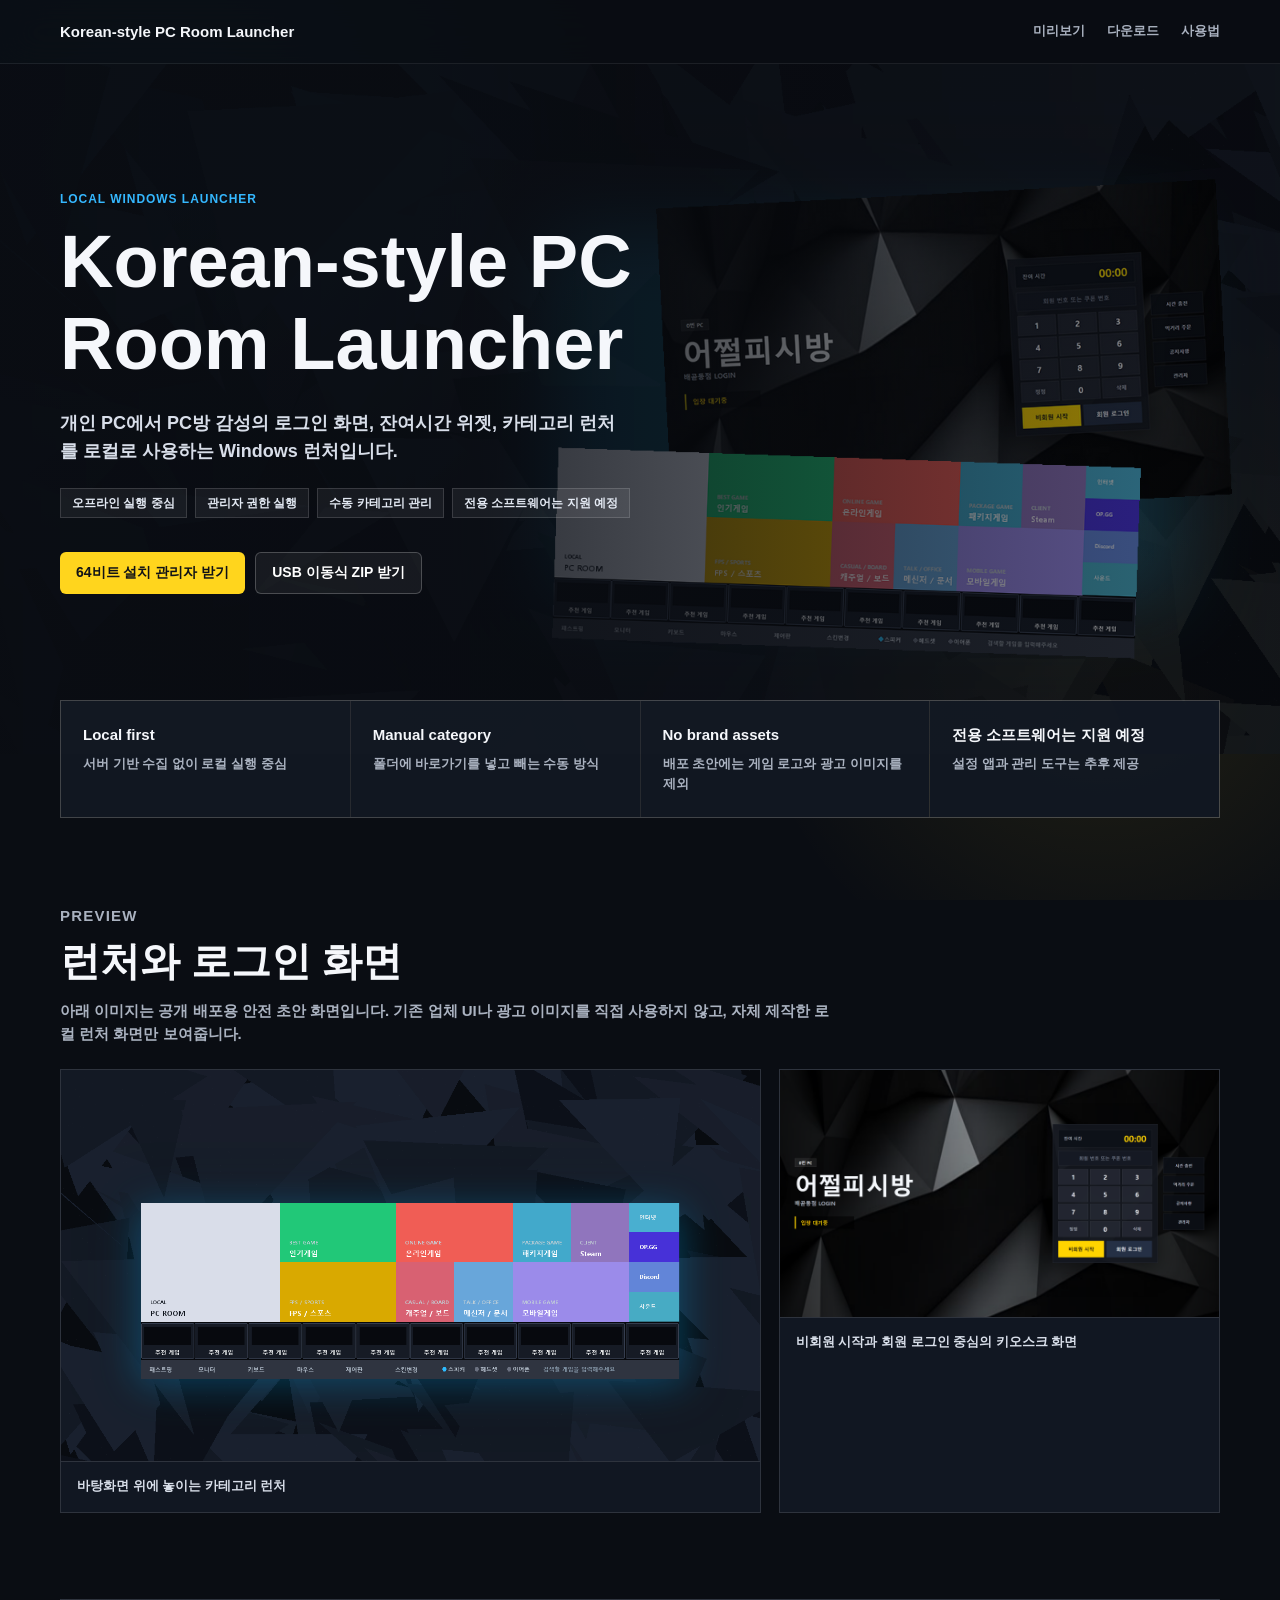
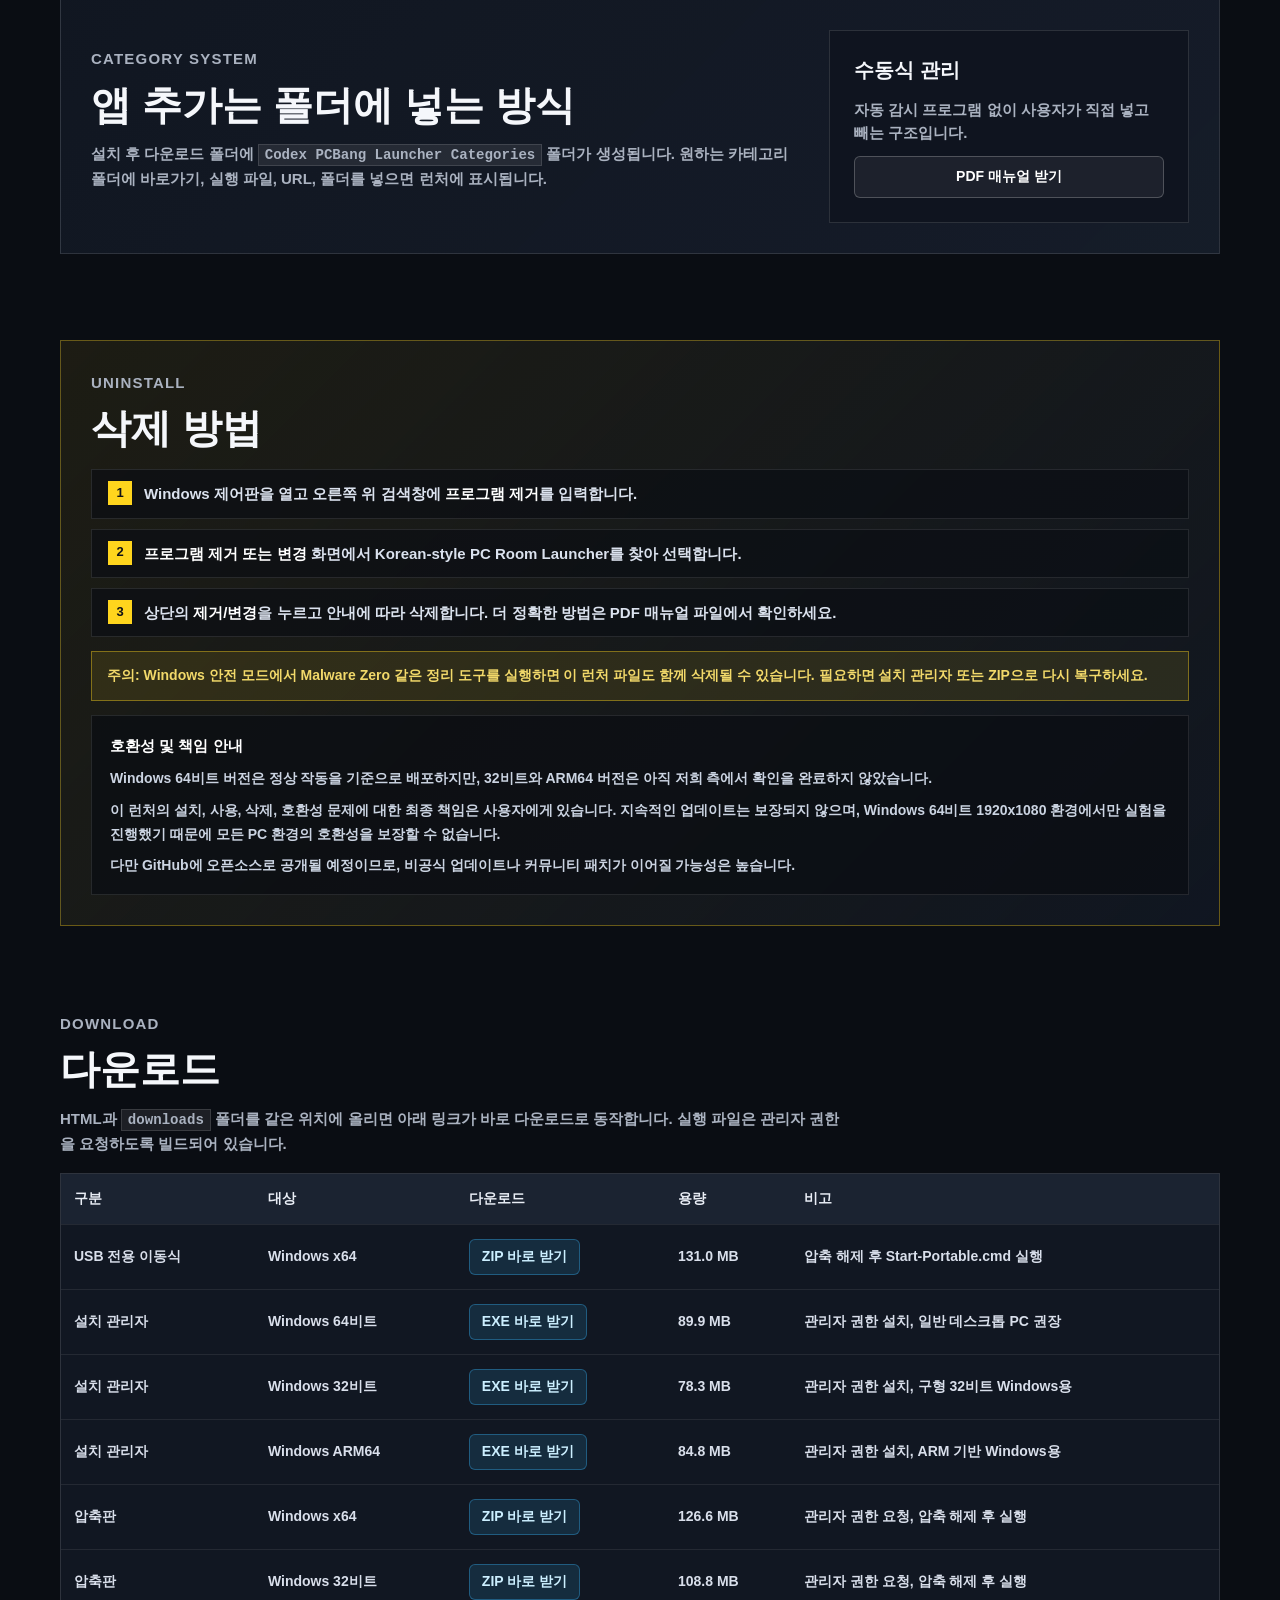
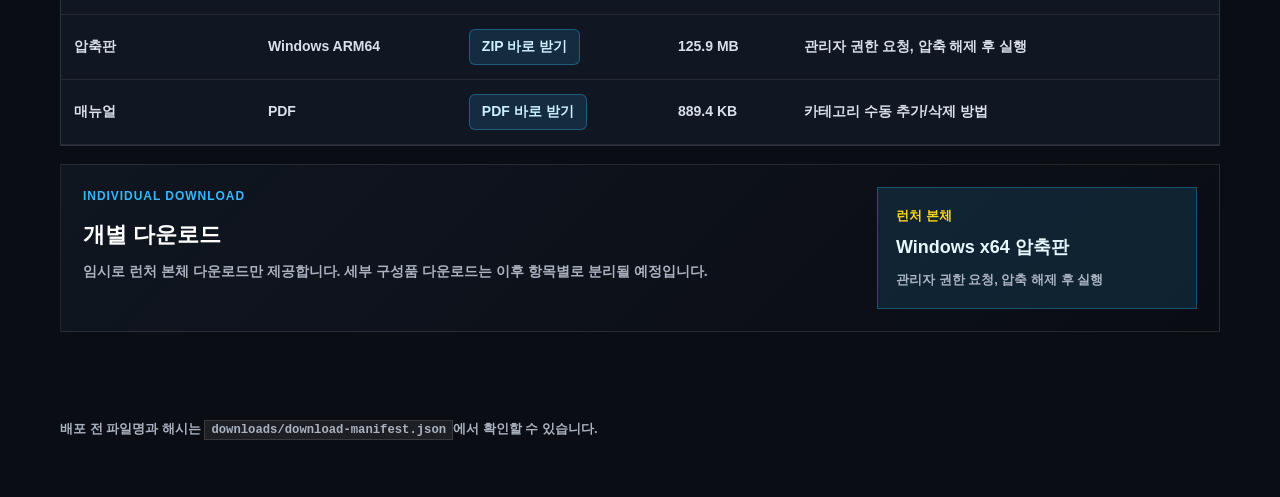
==== index.html @ c053cac5 "Publish GitHub Pages download page" ====
﻿<!doctype html>
<html lang="ko">
<head>
  <meta charset="utf-8">
  <meta name="viewport" content="width=device-width, initial-scale=1">
  <title>Korean-style PC Room Launcher</title>
  <meta name="description" content="개인용 로컬 PC방 스타일 런처 다운로드 페이지">
  <link rel="stylesheet" href="./site.css">
</head>
<body>
  <header class="site-header" aria-label="사이트 상단">
    <a class="brand" href="#top">Korean-style PC Room Launcher</a>
    <nav aria-label="페이지 이동">
      <a href="#preview">미리보기</a>
      <a href="#downloads">다운로드</a>
      <a href="#manual">사용법</a>
    </nav>
  </header>

  <main id="top">
    <section class="hero" aria-label="제품 소개">
      <div class="hero-copy">
        <p class="eyebrow">Local Windows Launcher</p>
        <h1>Korean-style PC Room Launcher</h1>
        <p class="lead">개인 PC에서 PC방 감성의 로그인 화면, 잔여시간 위젯, 카테고리 런처를 로컬로 사용하는 Windows 런처입니다.</p>
        <div class="hero-badges" aria-label="제품 상태">
          <span>오프라인 실행 중심</span>
          <span>관리자 권한 실행</span>
          <span>수동 카테고리 관리</span>
          <span>전용 소프트웨어는 지원 예정</span>
        </div>
        <div class="hero-actions">
          <a class="primary-action" download href="https://github.com/skqkwjsjsywhbd77282-arch/korean-style-pc-room-launcher/releases/download/v0.1.1/Codex-PCBang-Launcher-Setup-0.1.1-win-x64.exe">64비트 설치 관리자 받기</a>
          <a class="secondary-action" download href="https://github.com/skqkwjsjsywhbd77282-arch/korean-style-pc-room-launcher/releases/download/v0.1.1/Codex-PCBang-Launcher-USB-Portable-0.1.1-win-x64.zip">USB 이동식 ZIP 받기</a>
        </div>
      </div>
    </section>

    <section class="trust-strip" aria-label="요약 정보">
      <div>
        <strong>Local first</strong>
        <span>서버 기반 수집 없이 로컬 실행 중심</span>
      </div>
      <div>
        <strong>Manual category</strong>
        <span>폴더에 바로가기를 넣고 빼는 수동 방식</span>
      </div>
      <div>
        <strong>No brand assets</strong>
        <span>배포 초안에는 게임 로고와 광고 이미지를 제외</span>
      </div>
      <div>
        <strong>전용 소프트웨어는 지원 예정</strong>
        <span>설정 앱과 관리 도구는 추후 제공</span>
      </div>
    </section>

    <section class="section" id="preview">
      <div class="section-head">
        <p class="eyebrow">Preview</p>
        <h2>런처와 로그인 화면</h2>
        <p>아래 이미지는 공개 배포용 안전 초안 화면입니다. 기존 업체 UI나 광고 이미지를 직접 사용하지 않고, 자체 제작한 로컬 런처 화면만 보여줍니다.</p>
      </div>
      <div class="preview-grid">
        <figure>
          <img src="./assets/launcher-preview.png" alt="PC방 스타일 런처 화면 미리보기">
          <figcaption>바탕화면 위에 놓이는 카테고리 런처</figcaption>
        </figure>
        <figure>
          <img src="./assets/login-preview.png" alt="PC방 스타일 로그인 화면 미리보기">
          <figcaption>비회원 시작과 회원 로그인 중심의 키오스크 화면</figcaption>
        </figure>
      </div>
    </section>

    <section class="section split" id="manual">
      <div>
        <p class="eyebrow">Category system</p>
        <h2>앱 추가는 폴더에 넣는 방식</h2>
        <p>설치 후 다운로드 폴더에 <code>Codex PCBang Launcher Categories</code> 폴더가 생성됩니다. 원하는 카테고리 폴더에 바로가기, 실행 파일, URL, 폴더를 넣으면 런처에 표시됩니다.</p>
      </div>
      <div class="manual-panel">
        <strong>수동식 관리</strong>
        <p>자동 감시 프로그램 없이 사용자가 직접 넣고 빼는 구조입니다.</p>
        <a download href="./Launcher-Manual-KO.pdf">PDF 매뉴얼 받기</a>
      </div>
    </section>

    <section class="section uninstall-note" id="uninstall">
      <div class="section-head compact">
        <p class="eyebrow">Uninstall</p>
        <h2>삭제 방법</h2>
      </div>
      <ol>
        <li>Windows 제어판을 열고 오른쪽 위 검색창에 <strong>프로그램 제거</strong>를 입력합니다.</li>
        <li><strong>프로그램 제거 또는 변경</strong> 화면에서 Korean-style PC Room Launcher를 찾아 선택합니다.</li>
        <li>상단의 <strong>제거/변경</strong>을 누르고 안내에 따라 삭제합니다. 더 정확한 방법은 PDF 매뉴얼 파일에서 확인하세요.</li>
      </ol>
      <p class="uninstall-warning">주의: Windows 안전 모드에서 Malware Zero 같은 정리 도구를 실행하면 이 런처 파일도 함께 삭제될 수 있습니다. 필요하면 설치 관리자 또는 ZIP으로 다시 복구하세요.</p>
      <div class="compatibility-note">
        <strong>호환성 및 책임 안내</strong>
        <p>Windows 64비트 버전은 정상 작동을 기준으로 배포하지만, 32비트와 ARM64 버전은 아직 저희 측에서 확인을 완료하지 않았습니다.</p>
        <p>이 런처의 설치, 사용, 삭제, 호환성 문제에 대한 최종 책임은 사용자에게 있습니다. 지속적인 업데이트는 보장되지 않으며, Windows 64비트 1920x1080 환경에서만 실험을 진행했기 때문에 모든 PC 환경의 호환성을 보장할 수 없습니다.</p>
        <p>다만 GitHub에 오픈소스로 공개될 예정이므로, 비공식 업데이트나 커뮤니티 패치가 이어질 가능성은 높습니다.</p>
      </div>
    </section>

    <section class="section" id="downloads">
      <div class="section-head compact">
        <p class="eyebrow">Download</p>
        <h2>다운로드</h2>
        <p>HTML과 <code>downloads</code> 폴더를 같은 위치에 올리면 아래 링크가 바로 다운로드로 동작합니다. 실행 파일은 관리자 권한을 요청하도록 빌드되어 있습니다.</p>
      </div>
      <div class="table-wrap">
        <table>
          <thead>
            <tr>
              <th>구분</th>
              <th>대상</th>
              <th>다운로드</th>
              <th>용량</th>
              <th>비고</th>
            </tr>
          </thead>
          <tbody>
            <tr>
              <td>USB 전용 이동식</td>
              <td>Windows x64</td>
              <td><a download href="https://github.com/skqkwjsjsywhbd77282-arch/korean-style-pc-room-launcher/releases/download/v0.1.1/Codex-PCBang-Launcher-USB-Portable-0.1.1-win-x64.zip">ZIP 바로 받기</a></td>
              <td>131.0 MB</td>
              <td>압축 해제 후 Start-Portable.cmd 실행</td>
            </tr>
            <tr>
              <td>설치 관리자</td>
              <td>Windows 64비트</td>
              <td><a download href="https://github.com/skqkwjsjsywhbd77282-arch/korean-style-pc-room-launcher/releases/download/v0.1.1/Codex-PCBang-Launcher-Setup-0.1.1-win-x64.exe">EXE 바로 받기</a></td>
              <td>89.9 MB</td>
              <td>관리자 권한 설치, 일반 데스크톱 PC 권장</td>
            </tr>
            <tr>
              <td>설치 관리자</td>
              <td>Windows 32비트</td>
              <td><a download href="https://github.com/skqkwjsjsywhbd77282-arch/korean-style-pc-room-launcher/releases/download/v0.1.1/Codex-PCBang-Launcher-Setup-0.1.1-win-ia32.exe">EXE 바로 받기</a></td>
              <td>78.3 MB</td>
              <td>관리자 권한 설치, 구형 32비트 Windows용</td>
            </tr>
            <tr>
              <td>설치 관리자</td>
              <td>Windows ARM64</td>
              <td><a download href="https://github.com/skqkwjsjsywhbd77282-arch/korean-style-pc-room-launcher/releases/download/v0.1.1/Codex-PCBang-Launcher-Setup-0.1.1-win-arm64.exe">EXE 바로 받기</a></td>
              <td>84.8 MB</td>
              <td>관리자 권한 설치, ARM 기반 Windows용</td>
            </tr>
            <tr>
              <td>압축판</td>
              <td>Windows x64</td>
              <td><a download href="https://github.com/skqkwjsjsywhbd77282-arch/korean-style-pc-room-launcher/releases/download/v0.1.1/Codex-PCBang-Launcher-0.1.1-win-x64.zip">ZIP 바로 받기</a></td>
              <td>126.6 MB</td>
              <td>관리자 권한 요청, 압축 해제 후 실행</td>
            </tr>
            <tr>
              <td>압축판</td>
              <td>Windows 32비트</td>
              <td><a download href="https://github.com/skqkwjsjsywhbd77282-arch/korean-style-pc-room-launcher/releases/download/v0.1.1/Codex-PCBang-Launcher-0.1.1-win-ia32.zip">ZIP 바로 받기</a></td>
              <td>108.8 MB</td>
              <td>관리자 권한 요청, 압축 해제 후 실행</td>
            </tr>
            <tr>
              <td>압축판</td>
              <td>Windows ARM64</td>
              <td><a download href="https://github.com/skqkwjsjsywhbd77282-arch/korean-style-pc-room-launcher/releases/download/v0.1.1/Codex-PCBang-Launcher-0.1.1-win-arm64.zip">ZIP 바로 받기</a></td>
              <td>125.9 MB</td>
              <td>관리자 권한 요청, 압축 해제 후 실행</td>
            </tr>
            <tr>
              <td>매뉴얼</td>
              <td>PDF</td>
              <td><a download="Launcher-Manual-KO.pdf" type="application/pdf" href="./Launcher-Manual-KO.pdf">PDF 바로 받기</a></td>
              <td>889.4 KB</td>
              <td>카테고리 수동 추가/삭제 방법</td>
            </tr>
          </tbody>
        </table>
      </div>
      <div class="individual-downloads">
        <div>
          <p class="eyebrow">Individual Download</p>
          <h3>개별 다운로드</h3>
          <p>임시로 런처 본체 다운로드만 제공합니다. 세부 구성품 다운로드는 이후 항목별로 분리될 예정입니다.</p>
        </div>
        <a class="download-card" download href="https://github.com/skqkwjsjsywhbd77282-arch/korean-style-pc-room-launcher/releases/download/v0.1.1/Codex-PCBang-Launcher-0.1.1-win-x64.zip">
          <span>런처 본체</span>
          <strong>Windows x64 압축판</strong>
          <em>관리자 권한 요청, 압축 해제 후 실행</em>
        </a>
      </div>
    </section>
  </main>

  <footer class="site-footer">
    <p>배포 전 파일명과 해시는 <code>downloads/download-manifest.json</code>에서 확인할 수 있습니다.</p>
  </footer>
</body>
</html>
---- site.css ----
:root {
  --bg: #0a0d13;
  --surface: #111722;
  --surface-2: #171e2b;
  --line: rgba(255, 255, 255, 0.12);
  --text: #f5f7fb;
  --muted: #aab2c0;
  --blue: #35b8ff;
  --yellow: #ffd51d;
  --white: #ffffff;
}

* {
  box-sizing: border-box;
}

html {
  scroll-behavior: smooth;
}

body {
  margin: 0;
  background: var(--bg);
  color: var(--text);
  font-family: "Malgun Gothic", "Segoe UI", Arial, sans-serif;
  line-height: 1.55;
  letter-spacing: 0;
}

body::before {
  content: "";
  position: fixed;
  inset: 0;
  z-index: -1;
  background:
    radial-gradient(circle at 12% 18%, rgba(53, 184, 255, 0.14), transparent 34%),
    radial-gradient(circle at 86% 72%, rgba(255, 213, 29, 0.1), transparent 28%),
    #0a0d13;
}

a {
  color: inherit;
  text-decoration: none;
}

code {
  padding: 2px 6px;
  background: rgba(255, 255, 255, 0.08);
  border: 1px solid var(--line);
  font-family: Consolas, "Courier New", monospace;
  font-size: 0.94em;
}

.site-header {
  position: sticky;
  top: 0;
  z-index: 10;
  width: 100%;
  height: 64px;
  display: flex;
  align-items: center;
  justify-content: space-between;
  padding: 0 max(24px, calc((100vw - 1160px) / 2));
  background: rgba(10, 13, 19, 0.86);
  border-bottom: 1px solid rgba(255, 255, 255, 0.08);
  backdrop-filter: blur(18px);
}

.brand {
  font-size: 15px;
  font-weight: 900;
}

nav {
  display: flex;
  gap: 22px;
}

nav a {
  color: var(--muted);
  font-size: 13px;
  font-weight: 800;
}

nav a:hover {
  color: var(--white);
}

.hero {
  min-height: 690px;
  display: flex;
  align-items: center;
  padding: 86px max(24px, calc((100vw - 1160px) / 2)) 120px;
  background:
    linear-gradient(90deg, rgba(10, 13, 19, 0.92) 0%, rgba(10, 13, 19, 0.72) 42%, rgba(10, 13, 19, 0.18) 100%),
    url("./assets/hero-product.png") center / cover no-repeat;
}

.hero-copy {
  width: min(590px, 100%);
}

.eyebrow {
  margin: 0 0 12px;
  color: var(--blue);
  font-size: 12px;
  font-weight: 900;
  letter-spacing: 0.08em;
  text-transform: uppercase;
}

h1,
h2 {
  margin: 0;
  line-height: 1.12;
  letter-spacing: 0;
}

h1 {
  max-width: 620px;
  font-size: clamp(42px, 6vw, 74px);
  font-weight: 900;
}

h2 {
  font-size: clamp(26px, 3.2vw, 40px);
  font-weight: 900;
}

.lead {
  max-width: 560px;
  margin: 24px 0 0;
  color: #d8dee9;
  font-size: 18px;
  font-weight: 700;
}

.hero-badges {
  display: flex;
  flex-wrap: wrap;
  gap: 8px;
  margin-top: 22px;
}

.hero-badges span {
  min-height: 30px;
  display: inline-flex;
  align-items: center;
  padding: 0 11px;
  border: 1px solid rgba(255, 255, 255, 0.14);
  background: rgba(255, 255, 255, 0.06);
  color: #e4eaf4;
  font-size: 12px;
  font-weight: 900;
}

.hero-actions {
  display: flex;
  flex-wrap: wrap;
  gap: 10px;
  margin-top: 34px;
}

.primary-action,
.secondary-action,
.manual-panel a,
td a {
  display: inline-flex;
  align-items: center;
  justify-content: center;
  min-height: 42px;
  padding: 0 16px;
  border-radius: 6px;
  font-size: 14px;
  font-weight: 900;
}

.primary-action {
  background: var(--yellow);
  color: #101217;
}

.secondary-action,
.manual-panel a {
  border: 1px solid rgba(255, 255, 255, 0.22);
  background: rgba(255, 255, 255, 0.06);
  color: var(--white);
}

.trust-strip {
  display: grid;
  grid-template-columns: repeat(4, minmax(0, 1fr));
  gap: 1px;
  width: min(1160px, calc(100% - 48px));
  margin: -54px auto 0;
  overflow: hidden;
  border: 1px solid var(--line);
  background: var(--line);
}

.trust-strip div {
  min-height: 108px;
  padding: 22px;
  background: rgba(17, 23, 34, 0.96);
}

.trust-strip strong {
  display: block;
  font-size: 15px;
  font-weight: 900;
}

.trust-strip span {
  display: block;
  margin-top: 8px;
  color: var(--muted);
  font-size: 13px;
  font-weight: 700;
}

.section {
  width: min(1160px, calc(100% - 48px));
  margin: 86px auto 0;
}

.section-head {
  max-width: 780px;
  margin-bottom: 24px;
}

.section-head p,
.split p {
  color: var(--muted);
  font-size: 15px;
  font-weight: 700;
}

.section-head.compact {
  margin-bottom: 18px;
}

.preview-grid {
  display: grid;
  grid-template-columns: 1.35fr 0.85fr;
  gap: 18px;
}

figure {
  margin: 0;
  overflow: hidden;
  border: 1px solid var(--line);
  background: var(--surface);
}

figure img {
  display: block;
  width: 100%;
  height: auto;
}

figcaption {
  padding: 14px 16px 16px;
  color: #d8dee9;
  font-size: 13px;
  font-weight: 800;
  border-top: 1px solid var(--line);
}

.split {
  display: grid;
  grid-template-columns: 1fr 360px;
  gap: 28px;
  align-items: center;
  padding: 30px;
  border: 1px solid var(--line);
  background: linear-gradient(135deg, rgba(17, 23, 34, 0.98), rgba(23, 30, 43, 0.92));
}

.manual-panel {
  min-height: 180px;
  display: grid;
  align-content: center;
  gap: 12px;
  padding: 24px;
  background: #0f141f;
  border: 1px solid var(--line);
}

.manual-panel strong {
  font-size: 20px;
  font-weight: 900;
}

.manual-panel p {
  margin: 0;
}

.uninstall-note {
  padding: 30px;
  border: 1px solid rgba(255, 212, 29, 0.34);
  background: linear-gradient(135deg, rgba(255, 212, 29, 0.08), rgba(17, 23, 34, 0.96));
}

.uninstall-note ol {
  display: grid;
  gap: 10px;
  margin: 0;
  padding: 0;
  list-style: none;
}

.uninstall-note li {
  position: relative;
  min-height: 46px;
  padding: 12px 16px 12px 52px;
  background: rgba(10, 13, 19, 0.64);
  border: 1px solid rgba(255, 255, 255, 0.1);
  color: #dbe2ee;
  font-size: 15px;
  font-weight: 800;
}

.uninstall-note li::before {
  content: counter(list-item);
  position: absolute;
  left: 16px;
  top: 11px;
  width: 24px;
  height: 24px;
  display: grid;
  place-items: center;
  background: var(--yellow);
  color: #101217;
  font-size: 13px;
  font-weight: 900;
}

.uninstall-note strong {
  color: var(--white);
}

.uninstall-warning {
  margin: 14px 0 0;
  padding: 13px 15px;
  border: 1px solid rgba(255, 212, 29, 0.4);
  background: rgba(255, 212, 29, 0.1);
  color: #f2d96a;
  font-size: 14px;
  font-weight: 800;
}

.compatibility-note {
  margin-top: 14px;
  padding: 18px 18px 16px;
  border: 1px solid rgba(255, 255, 255, 0.1);
  background: rgba(10, 13, 19, 0.72);
  color: #cbd4e2;
}

.compatibility-note strong {
  display: block;
  margin-bottom: 10px;
  color: var(--white);
  font-size: 15px;
  font-weight: 900;
}

.compatibility-note p {
  margin: 8px 0 0;
  font-size: 14px;
  font-weight: 700;
  line-height: 1.7;
}

.table-wrap {
  overflow: auto;
  border: 1px solid var(--line);
  background: var(--surface);
}

table {
  width: 100%;
  min-width: 860px;
  border-collapse: collapse;
  font-size: 14px;
}

th,
td {
  padding: 14px 13px;
  border-bottom: 1px solid rgba(255, 255, 255, 0.08);
  text-align: left;
  vertical-align: middle;
}

th {
  background: #1b2331;
  color: #e9edf5;
  font-weight: 900;
}

td {
  color: #d9dfeb;
  font-weight: 700;
}

td a {
  min-height: 36px;
  padding: 0 12px;
  background: rgba(53, 184, 255, 0.13);
  border: 1px solid rgba(53, 184, 255, 0.34);
  color: #ccefff;
}

td a:hover,
.primary-action:hover,
.secondary-action:hover,
.manual-panel a:hover {
  filter: brightness(1.08);
}

.individual-downloads {
  display: grid;
  grid-template-columns: minmax(0, 1fr) 320px;
  gap: 18px;
  align-items: stretch;
  margin-top: 18px;
  padding: 22px;
  border: 1px solid rgba(255, 255, 255, 0.1);
  background: linear-gradient(135deg, rgba(17, 23, 34, 0.92), rgba(10, 13, 19, 0.82));
}

.individual-downloads h3 {
  margin: 4px 0 8px;
  color: var(--white);
  font-size: 22px;
}

.individual-downloads p:not(.eyebrow) {
  margin: 0;
  color: var(--muted);
  font-size: 14px;
  font-weight: 700;
  line-height: 1.7;
}

.download-card {
  display: grid;
  align-content: center;
  gap: 8px;
  min-height: 116px;
  padding: 18px;
  border: 1px solid rgba(53, 184, 255, 0.32);
  background: rgba(53, 184, 255, 0.12);
  color: #e8f8ff;
}

.download-card span {
  color: var(--yellow);
  font-size: 13px;
  font-weight: 900;
}

.download-card strong {
  font-size: 18px;
}

.download-card em {
  color: var(--muted);
  font-size: 13px;
  font-style: normal;
  font-weight: 800;
}

.site-footer {
  width: min(1160px, calc(100% - 48px));
  margin: 46px auto 0;
  padding: 28px 0 44px;
  color: var(--muted);
  font-size: 13px;
  font-weight: 700;
}

@media (max-width: 900px) {
  .site-header {
    height: auto;
    min-height: 64px;
    align-items: flex-start;
    flex-direction: column;
    gap: 8px;
    padding-top: 13px;
    padding-bottom: 13px;
  }

  nav {
    gap: 14px;
  }

  .hero {
    min-height: 650px;
    align-items: flex-start;
    padding-top: 76px;
    background:
      linear-gradient(180deg, rgba(10, 13, 19, 0.95) 0%, rgba(10, 13, 19, 0.76) 58%, rgba(10, 13, 19, 0.32) 100%),
      url("./assets/hero-product.png") center bottom / cover no-repeat;
  }

  .trust-strip {
    grid-template-columns: 1fr 1fr;
  }

  .preview-grid,
  .split {
    grid-template-columns: 1fr;
  }

  .individual-downloads {
    grid-template-columns: 1fr;
  }
}

@media (max-width: 600px) {
  .hero,
  .site-header {
    padding-left: 18px;
    padding-right: 18px;
  }

  .section,
  .trust-strip,
  .site-footer {
    width: calc(100% - 28px);
  }

  .trust-strip {
    grid-template-columns: 1fr;
  }

  .hero-actions a {
    width: 100%;
  }

  .split {
    padding: 20px;
  }
}
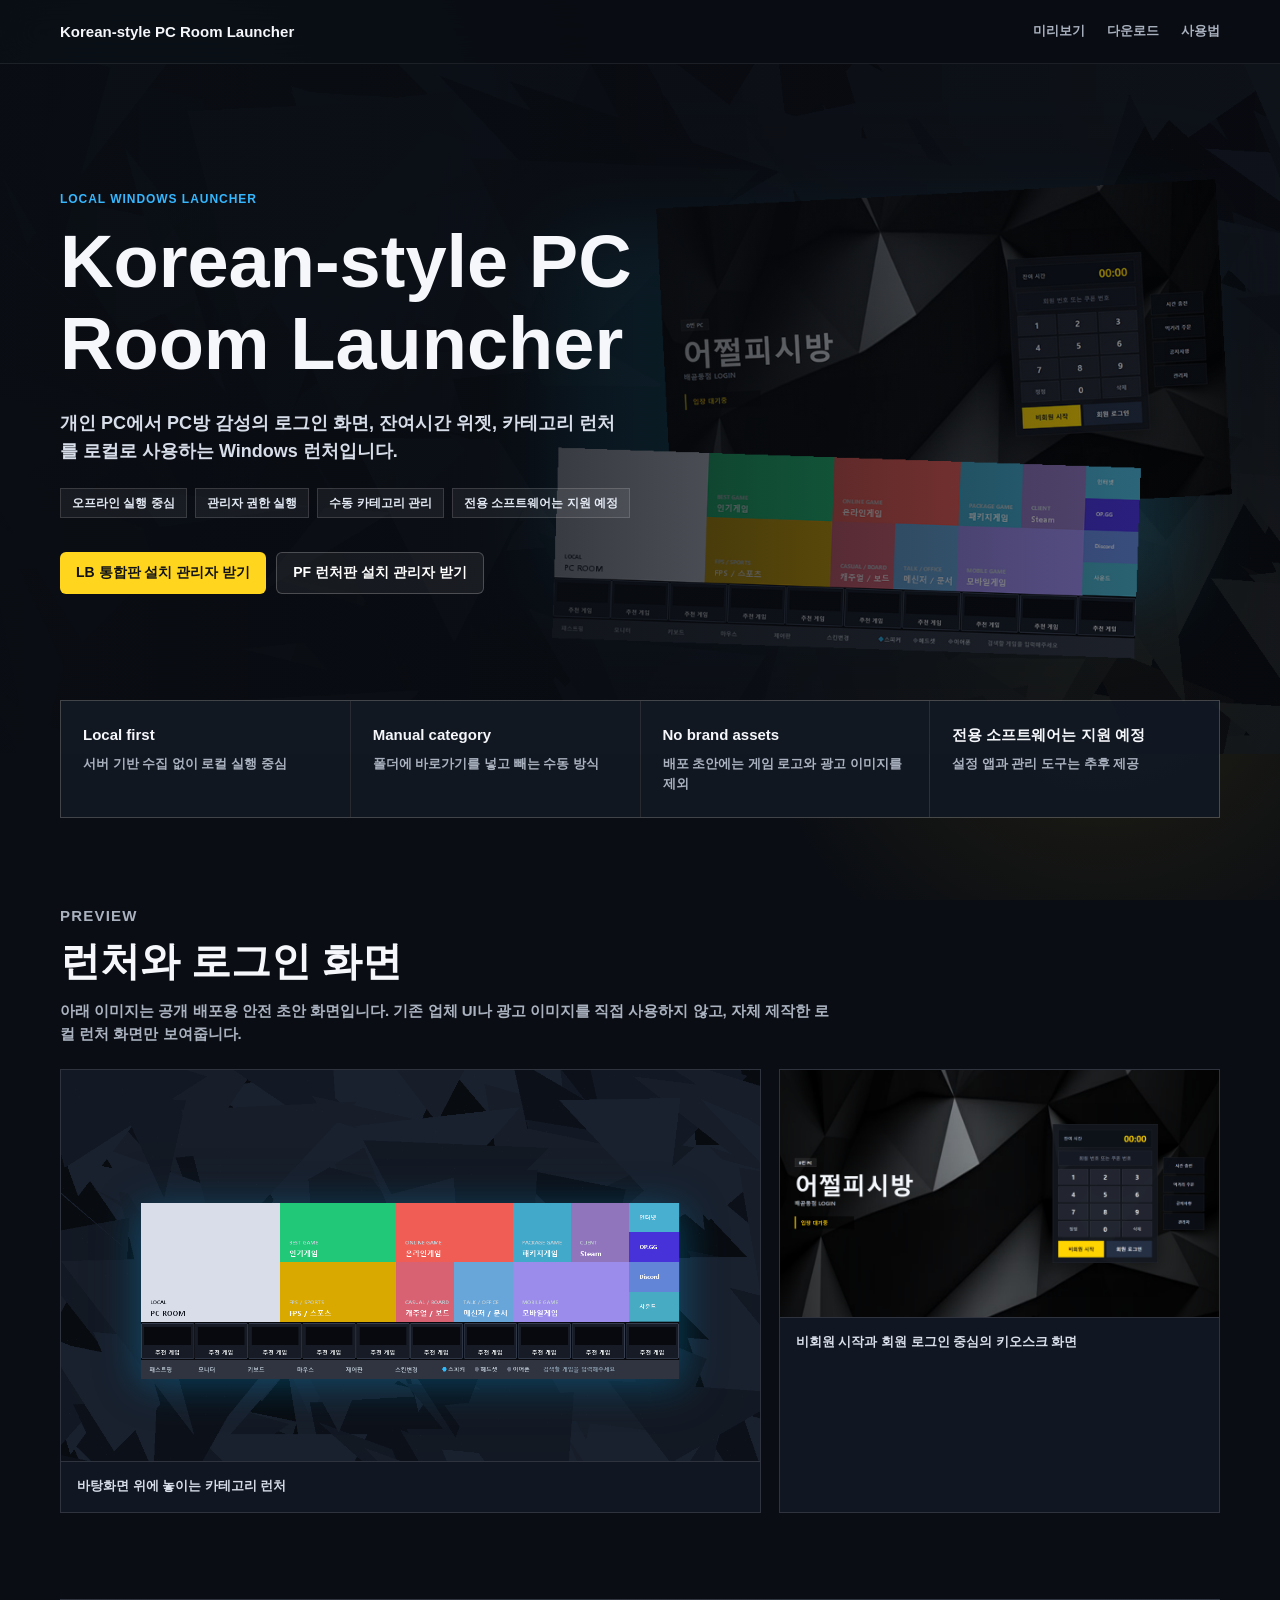
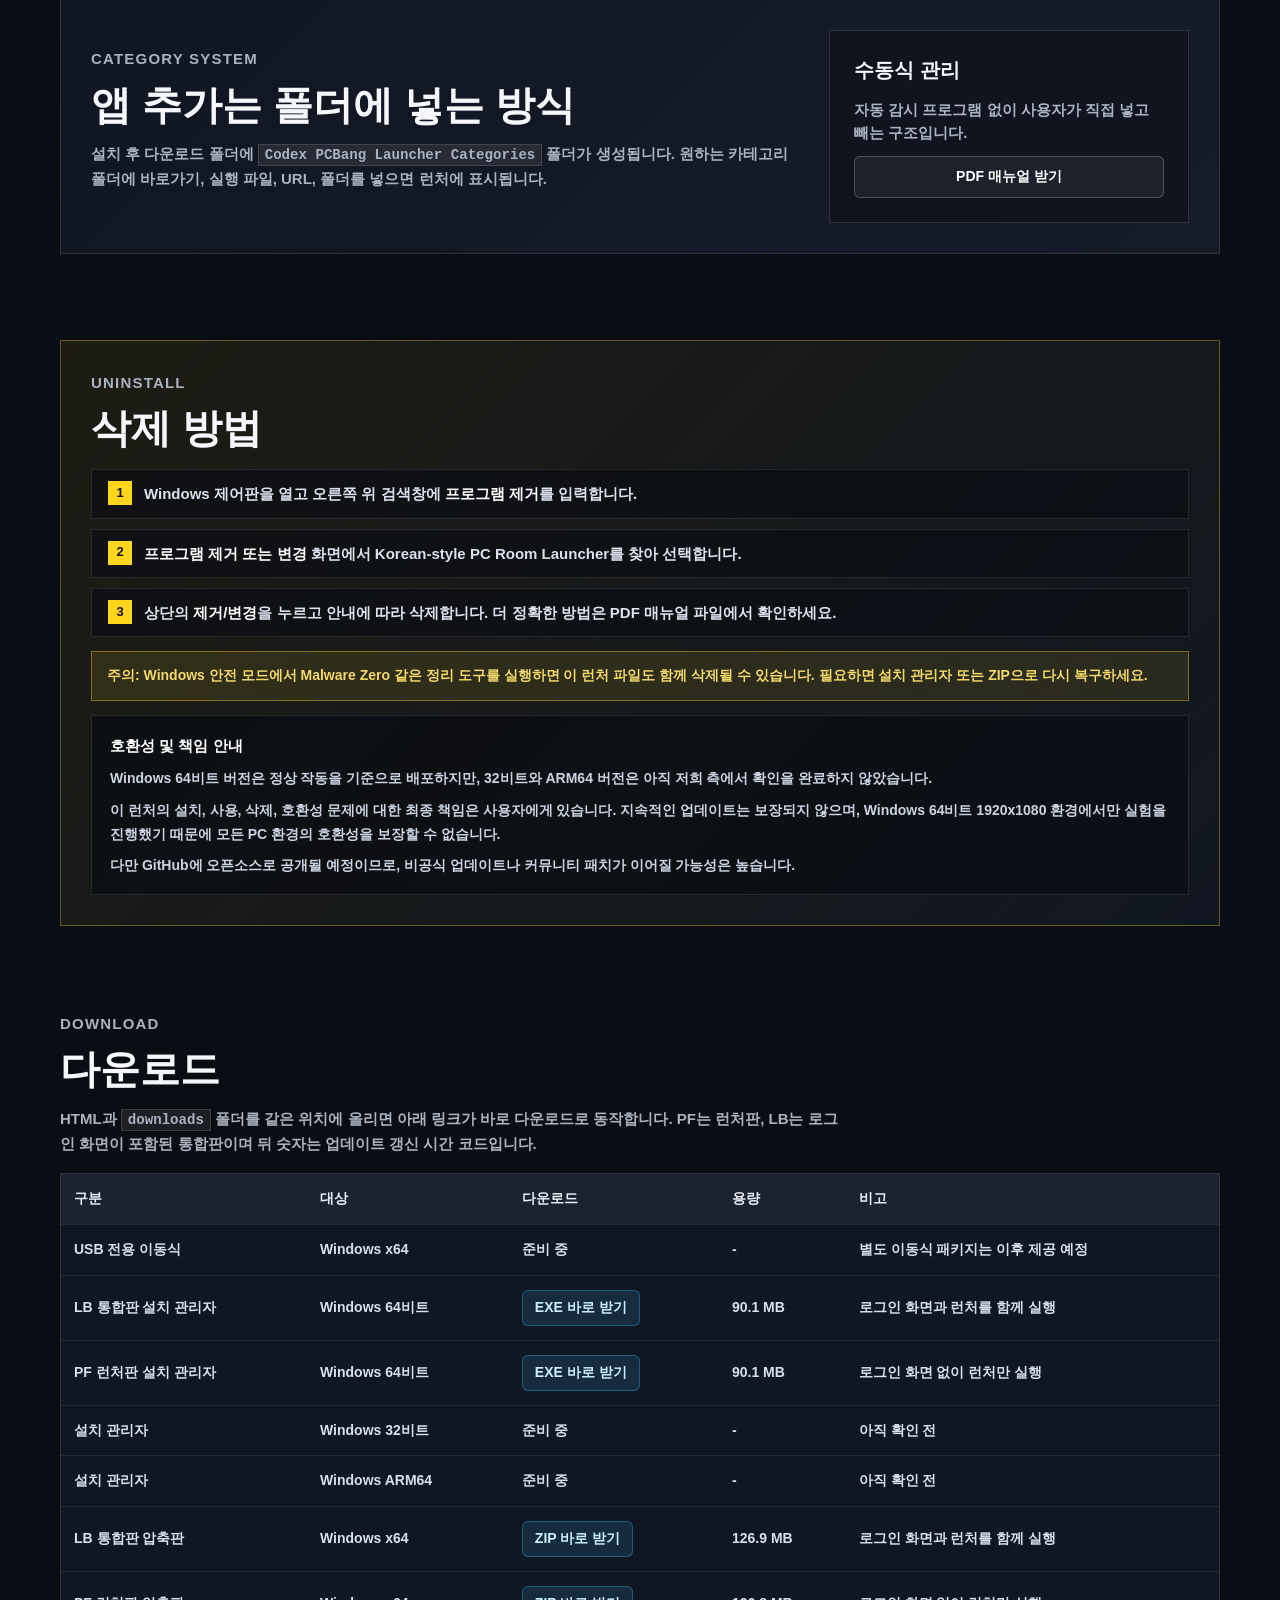
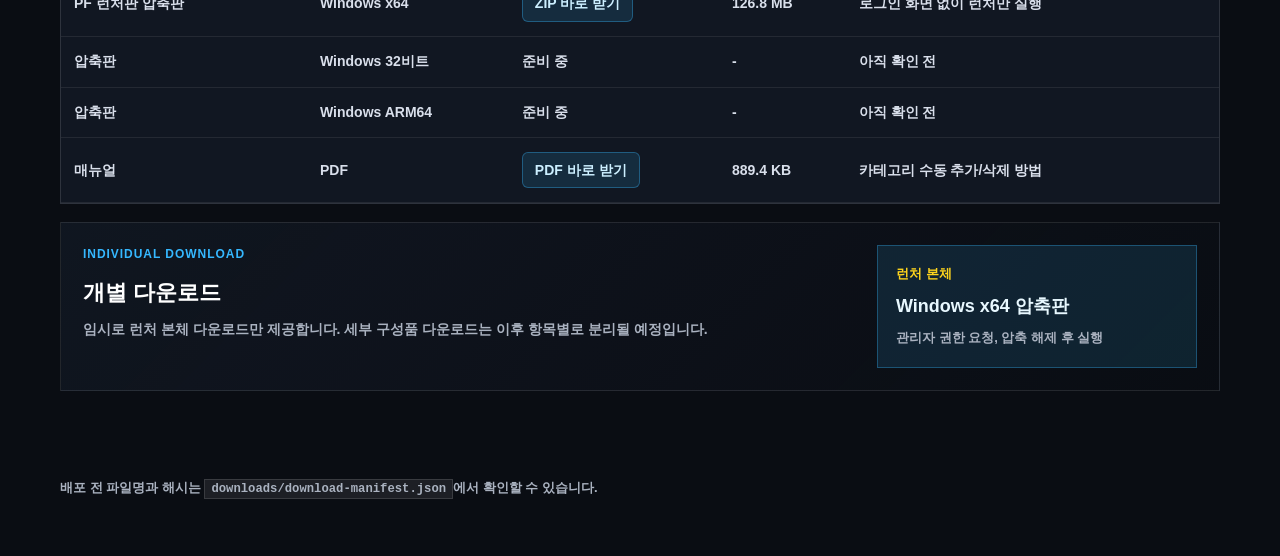
==== commit db60aa99: "Publish GitHub Pages download page" ====
--- a/index.html
+++ b/index.html
@@ -30,8 +30,8 @@
           <span>전용 소프트웨어는 지원 예정</span>
         </div>
         <div class="hero-actions">
-          <a class="primary-action" download href="https://github.com/skqkwjsjsywhbd77282-arch/korean-style-pc-room-launcher/releases/download/v0.1.1/Codex-PCBang-Launcher-Setup-0.1.1-win-x64.exe">64비트 설치 관리자 받기</a>
-          <a class="secondary-action" download href="https://github.com/skqkwjsjsywhbd77282-arch/korean-style-pc-room-launcher/releases/download/v0.1.1/Codex-PCBang-Launcher-USB-Portable-0.1.1-win-x64.zip">USB 이동식 ZIP 받기</a>
+          <a class="primary-action" download href="https://github.com/skqkwjsjsywhbd77282-arch/korean-style-pc-room-launcher/releases/download/v0.1.2/Codex-PCBang-Launcher-LB2026062200-v0.1.2-win-x64.exe">LB 통합판 설치 관리자 받기</a>
+          <a class="secondary-action" download href="https://github.com/skqkwjsjsywhbd77282-arch/korean-style-pc-room-launcher/releases/download/v0.1.2/Codex-PCBang-Launcher-PF2026062200-v0.1.2-win-x64.exe">PF 런처판 설치 관리자 받기</a>
         </div>
       </div>
     </section>
@@ -109,7 +109,7 @@
       <div class="section-head compact">
         <p class="eyebrow">Download</p>
         <h2>다운로드</h2>
-        <p>HTML과 <code>downloads</code> 폴더를 같은 위치에 올리면 아래 링크가 바로 다운로드로 동작합니다. 실행 파일은 관리자 권한을 요청하도록 빌드되어 있습니다.</p>
+        <p>HTML과 <code>downloads</code> 폴더를 같은 위치에 올리면 아래 링크가 바로 다운로드로 동작합니다. PF는 런처판, LB는 로그인 화면이 포함된 통합판이며 뒤 숫자는 업데이트 갱신 시간 코드입니다.</p>
       </div>
       <div class="table-wrap">
         <table>
@@ -126,51 +126,65 @@
             <tr>
               <td>USB 전용 이동식</td>
               <td>Windows x64</td>
-              <td><a download href="https://github.com/skqkwjsjsywhbd77282-arch/korean-style-pc-room-launcher/releases/download/v0.1.1/Codex-PCBang-Launcher-USB-Portable-0.1.1-win-x64.zip">ZIP 바로 받기</a></td>
-              <td>131.0 MB</td>
-              <td>압축 해제 후 Start-Portable.cmd 실행</td>
-            </tr>
-            <tr>
-              <td>설치 관리자</td>
+              <td>준비 중</td>
+              <td>-</td>
+              <td>별도 이동식 패키지는 이후 제공 예정</td>
+            </tr>
+            <tr>
+              <td>LB 통합판 설치 관리자</td>
               <td>Windows 64비트</td>
-              <td><a download href="https://github.com/skqkwjsjsywhbd77282-arch/korean-style-pc-room-launcher/releases/download/v0.1.1/Codex-PCBang-Launcher-Setup-0.1.1-win-x64.exe">EXE 바로 받기</a></td>
-              <td>89.9 MB</td>
-              <td>관리자 권한 설치, 일반 데스크톱 PC 권장</td>
+              <td><a download href="https://github.com/skqkwjsjsywhbd77282-arch/korean-style-pc-room-launcher/releases/download/v0.1.2/Codex-PCBang-Launcher-LB2026062200-v0.1.2-win-x64.exe">EXE 바로 받기</a></td>
+              <td>90.1 MB</td>
+              <td>로그인 화면과 런처를 함께 실행</td>
+            </tr>
+            <tr>
+              <td>PF 런처판 설치 관리자</td>
+              <td>Windows 64비트</td>
+              <td><a download href="https://github.com/skqkwjsjsywhbd77282-arch/korean-style-pc-room-launcher/releases/download/v0.1.2/Codex-PCBang-Launcher-PF2026062200-v0.1.2-win-x64.exe">EXE 바로 받기</a></td>
+              <td>90.1 MB</td>
+              <td>로그인 화면 없이 런처만 실행</td>
             </tr>
             <tr>
               <td>설치 관리자</td>
               <td>Windows 32비트</td>
-              <td><a download href="https://github.com/skqkwjsjsywhbd77282-arch/korean-style-pc-room-launcher/releases/download/v0.1.1/Codex-PCBang-Launcher-Setup-0.1.1-win-ia32.exe">EXE 바로 받기</a></td>
-              <td>78.3 MB</td>
-              <td>관리자 권한 설치, 구형 32비트 Windows용</td>
+              <td>준비 중</td>
+              <td>-</td>
+              <td>아직 확인 전</td>
             </tr>
             <tr>
               <td>설치 관리자</td>
               <td>Windows ARM64</td>
-              <td><a download href="https://github.com/skqkwjsjsywhbd77282-arch/korean-style-pc-room-launcher/releases/download/v0.1.1/Codex-PCBang-Launcher-Setup-0.1.1-win-arm64.exe">EXE 바로 받기</a></td>
-              <td>84.8 MB</td>
-              <td>관리자 권한 설치, ARM 기반 Windows용</td>
-            </tr>
-            <tr>
-              <td>압축판</td>
+              <td>준비 중</td>
+              <td>-</td>
+              <td>아직 확인 전</td>
+            </tr>
+            <tr>
+              <td>LB 통합판 압축판</td>
               <td>Windows x64</td>
-              <td><a download href="https://github.com/skqkwjsjsywhbd77282-arch/korean-style-pc-room-launcher/releases/download/v0.1.1/Codex-PCBang-Launcher-0.1.1-win-x64.zip">ZIP 바로 받기</a></td>
-              <td>126.6 MB</td>
-              <td>관리자 권한 요청, 압축 해제 후 실행</td>
+              <td><a download href="https://github.com/skqkwjsjsywhbd77282-arch/korean-style-pc-room-launcher/releases/download/v0.1.2/Codex-PCBang-Launcher-LB2026062200-v0.1.2-win-x64.zip">ZIP 바로 받기</a></td>
+              <td>126.9 MB</td>
+              <td>로그인 화면과 런처를 함께 실행</td>
+            </tr>
+            <tr>
+              <td>PF 런처판 압축판</td>
+              <td>Windows x64</td>
+              <td><a download href="https://github.com/skqkwjsjsywhbd77282-arch/korean-style-pc-room-launcher/releases/download/v0.1.2/Codex-PCBang-Launcher-PF2026062200-v0.1.2-win-x64.zip">ZIP 바로 받기</a></td>
+              <td>126.8 MB</td>
+              <td>로그인 화면 없이 런처만 실행</td>
             </tr>
             <tr>
               <td>압축판</td>
               <td>Windows 32비트</td>
-              <td><a download href="https://github.com/skqkwjsjsywhbd77282-arch/korean-style-pc-room-launcher/releases/download/v0.1.1/Codex-PCBang-Launcher-0.1.1-win-ia32.zip">ZIP 바로 받기</a></td>
-              <td>108.8 MB</td>
-              <td>관리자 권한 요청, 압축 해제 후 실행</td>
+              <td>준비 중</td>
+              <td>-</td>
+              <td>아직 확인 전</td>
             </tr>
             <tr>
               <td>압축판</td>
               <td>Windows ARM64</td>
-              <td><a download href="https://github.com/skqkwjsjsywhbd77282-arch/korean-style-pc-room-launcher/releases/download/v0.1.1/Codex-PCBang-Launcher-0.1.1-win-arm64.zip">ZIP 바로 받기</a></td>
-              <td>125.9 MB</td>
-              <td>관리자 권한 요청, 압축 해제 후 실행</td>
+              <td>준비 중</td>
+              <td>-</td>
+              <td>아직 확인 전</td>
             </tr>
             <tr>
               <td>매뉴얼</td>
@@ -188,7 +202,7 @@
           <h3>개별 다운로드</h3>
           <p>임시로 런처 본체 다운로드만 제공합니다. 세부 구성품 다운로드는 이후 항목별로 분리될 예정입니다.</p>
         </div>
-        <a class="download-card" download href="https://github.com/skqkwjsjsywhbd77282-arch/korean-style-pc-room-launcher/releases/download/v0.1.1/Codex-PCBang-Launcher-0.1.1-win-x64.zip">
+        <a class="download-card" download href="https://github.com/skqkwjsjsywhbd77282-arch/korean-style-pc-room-launcher/releases/download/v0.1.2/Codex-PCBang-Launcher-PF2026062200-v0.1.2-win-x64.zip">
           <span>런처 본체</span>
           <strong>Windows x64 압축판</strong>
           <em>관리자 권한 요청, 압축 해제 후 실행</em>
@@ -206,3 +220,4 @@
 
 
 
+
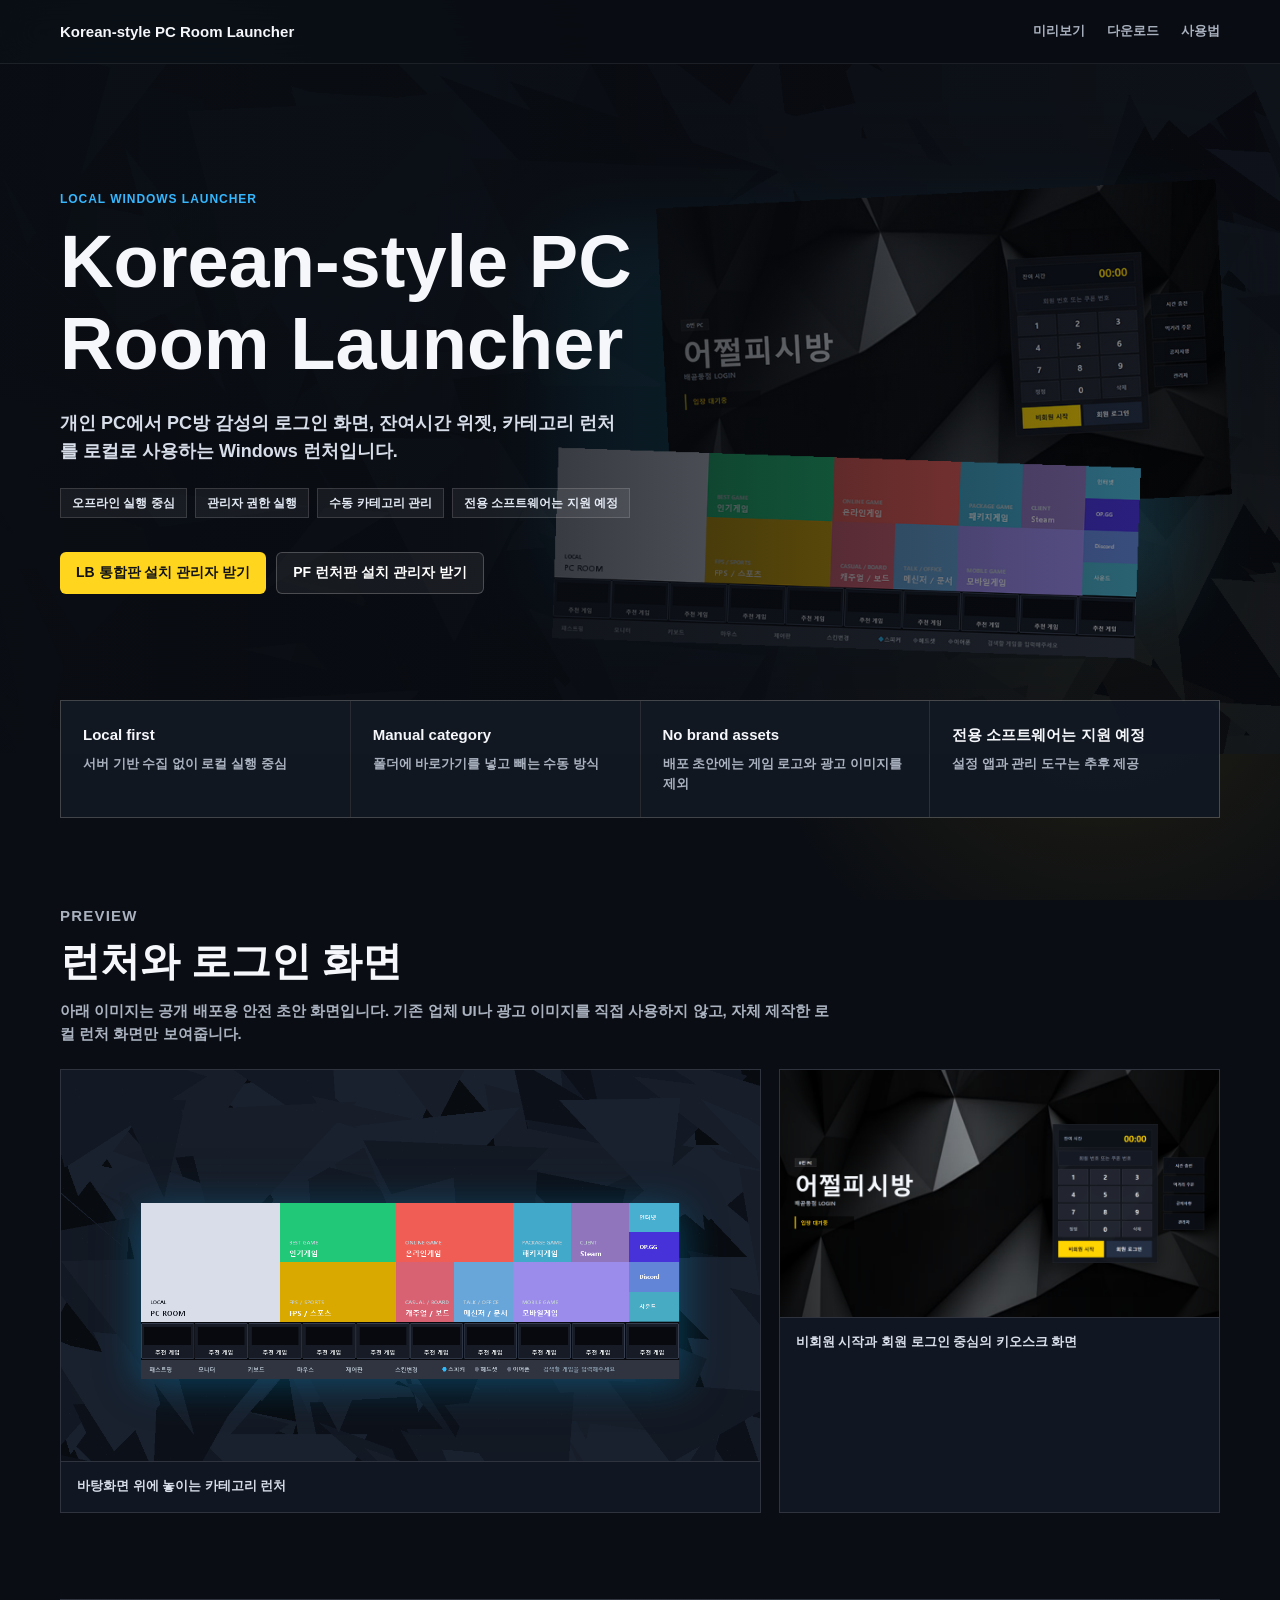
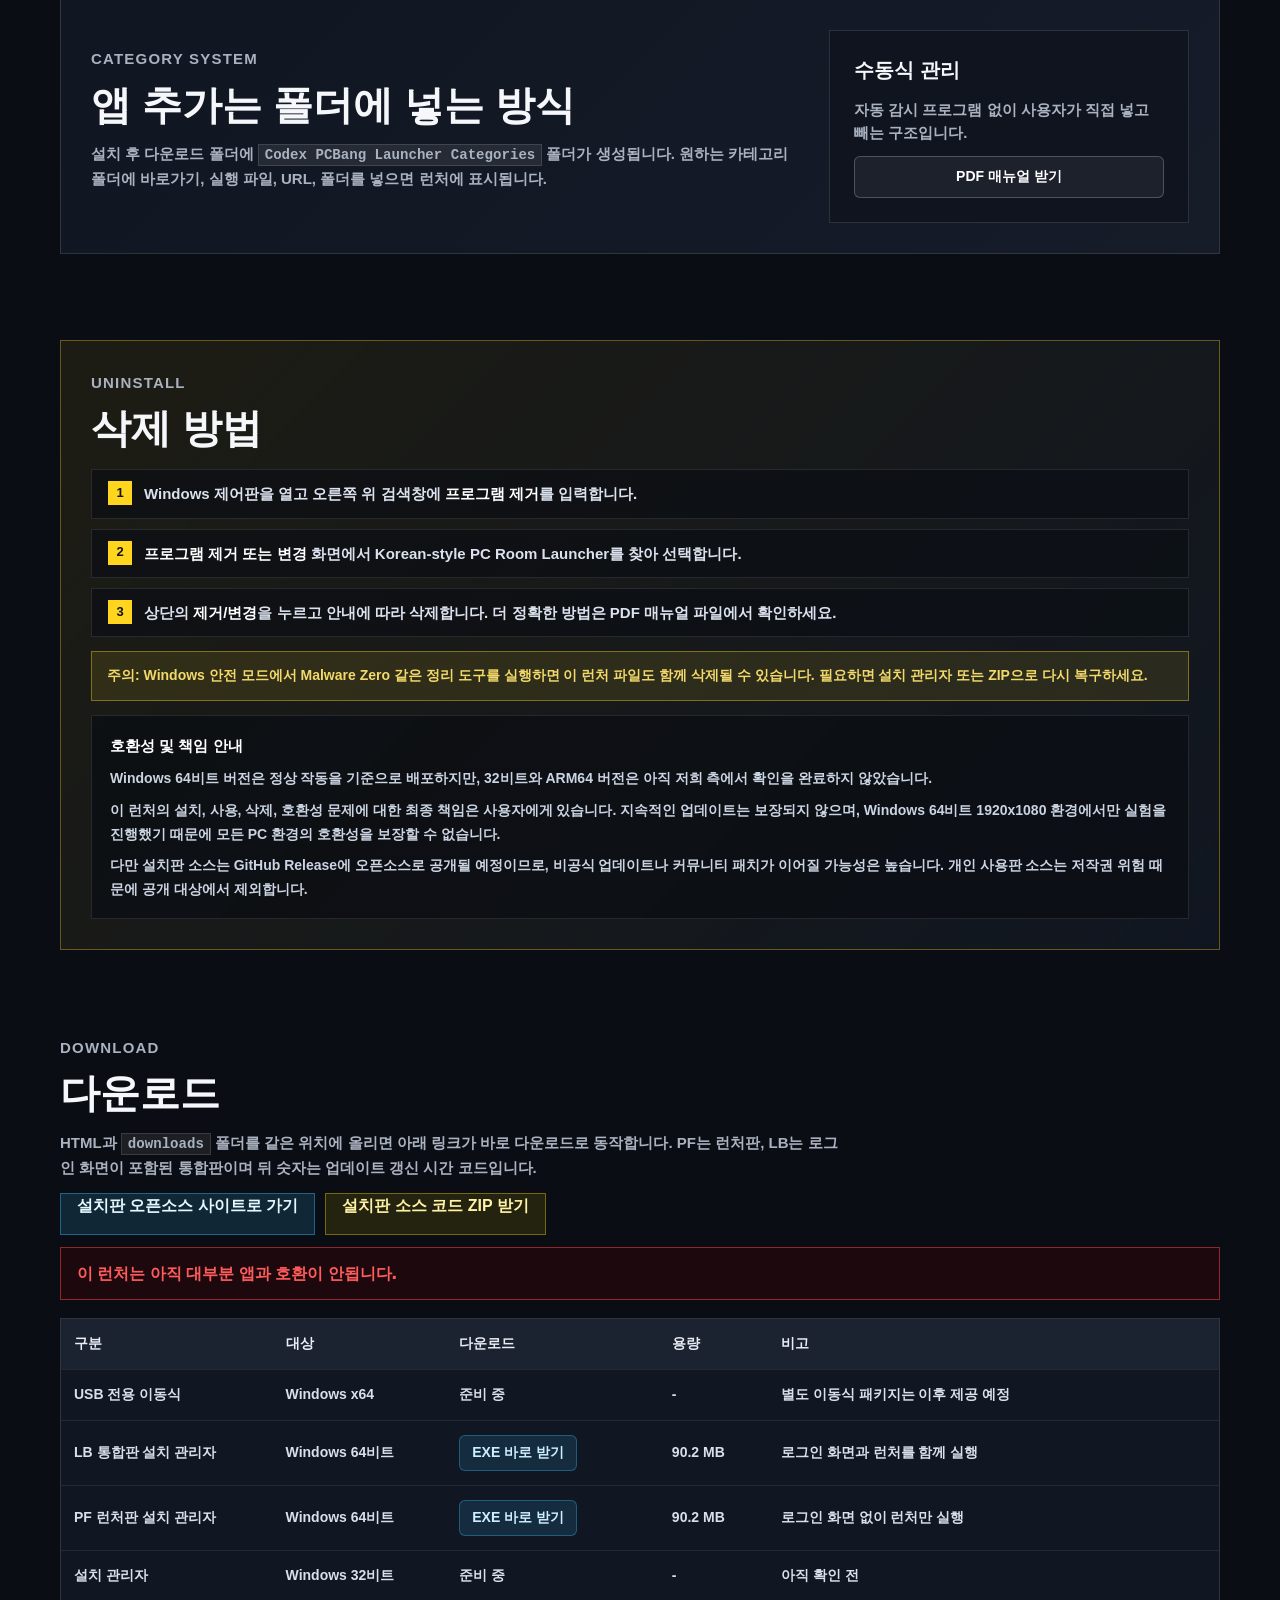
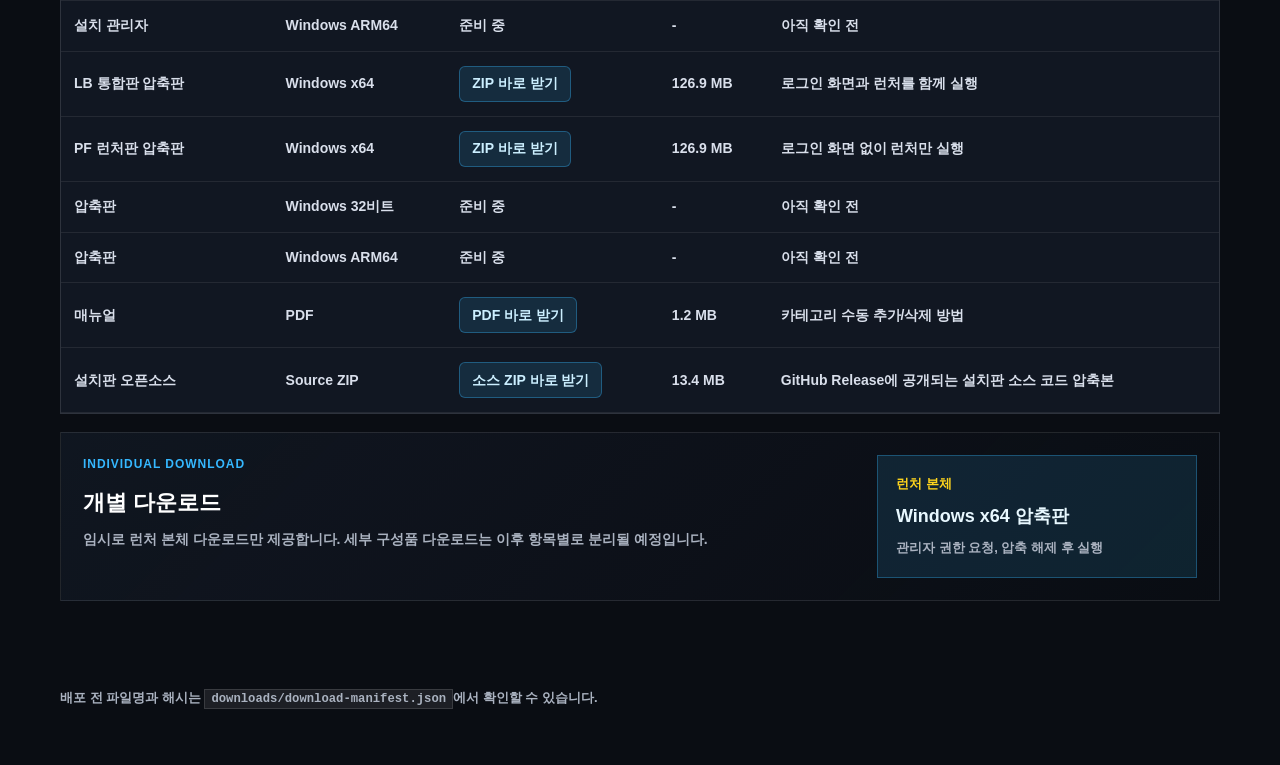
==== commit ea668186: "Publish GitHub Pages download page" ====
--- a/index.html
+++ b/index.html
@@ -30,8 +30,8 @@
           <span>전용 소프트웨어는 지원 예정</span>
         </div>
         <div class="hero-actions">
-          <a class="primary-action" download href="https://github.com/skqkwjsjsywhbd77282-arch/korean-style-pc-room-launcher/releases/download/v0.1.2/Codex-PCBang-Launcher-LB2026062200-v0.1.2-win-x64.exe">LB 통합판 설치 관리자 받기</a>
-          <a class="secondary-action" download href="https://github.com/skqkwjsjsywhbd77282-arch/korean-style-pc-room-launcher/releases/download/v0.1.2/Codex-PCBang-Launcher-PF2026062200-v0.1.2-win-x64.exe">PF 런처판 설치 관리자 받기</a>
+          <a class="primary-action" download href="https://github.com/skqkwjsjsywhbd77282-arch/korean-style-pc-room-launcher/releases/download/v0.1.3/Codex-PCBang-Launcher-Setup-LB2026062619-v0.1.3-win-x64.exe">LB 통합판 설치 관리자 받기</a>
+          <a class="secondary-action" download href="https://github.com/skqkwjsjsywhbd77282-arch/korean-style-pc-room-launcher/releases/download/v0.1.3/Codex-PCBang-Launcher-Setup-PF2026062619-v0.1.3-win-x64.exe">PF 런처판 설치 관리자 받기</a>
         </div>
       </div>
     </section>
@@ -101,7 +101,7 @@
         <strong>호환성 및 책임 안내</strong>
         <p>Windows 64비트 버전은 정상 작동을 기준으로 배포하지만, 32비트와 ARM64 버전은 아직 저희 측에서 확인을 완료하지 않았습니다.</p>
         <p>이 런처의 설치, 사용, 삭제, 호환성 문제에 대한 최종 책임은 사용자에게 있습니다. 지속적인 업데이트는 보장되지 않으며, Windows 64비트 1920x1080 환경에서만 실험을 진행했기 때문에 모든 PC 환경의 호환성을 보장할 수 없습니다.</p>
-        <p>다만 GitHub에 오픈소스로 공개될 예정이므로, 비공식 업데이트나 커뮤니티 패치가 이어질 가능성은 높습니다.</p>
+        <p>다만 설치판 소스는 GitHub Release에 오픈소스로 공개될 예정이므로, 비공식 업데이트나 커뮤니티 패치가 이어질 가능성은 높습니다. 개인 사용판 소스는 저작권 위험 때문에 공개 대상에서 제외합니다.</p>
       </div>
     </section>
 
@@ -111,6 +111,11 @@
         <h2>다운로드</h2>
         <p>HTML과 <code>downloads</code> 폴더를 같은 위치에 올리면 아래 링크가 바로 다운로드로 동작합니다. PF는 런처판, LB는 로그인 화면이 포함된 통합판이며 뒤 숫자는 업데이트 갱신 시간 코드입니다.</p>
       </div>
+      <div class="opensource-actions">
+        <a class="opensource-link" href="https://github.com/skqkwjsjsywhbd77282-arch/korean-style-pc-room-launcher" target="_blank" rel="noopener">설치판 오픈소스 사이트로 가기</a>
+        <a class="opensource-link secondary" download href="https://github.com/skqkwjsjsywhbd77282-arch/korean-style-pc-room-launcher/releases/download/v0.1.3/Codex-PCBang-Launcher-Installer-OpenSource-2026062619.zip">설치판 소스 코드 ZIP 받기</a>
+      </div>
+      <p class="compatibility-alert">이 런처는 아직 대부분 앱과 호환이 안됩니다.</p>
       <div class="table-wrap">
         <table>
           <thead>
@@ -133,15 +138,15 @@
             <tr>
               <td>LB 통합판 설치 관리자</td>
               <td>Windows 64비트</td>
-              <td><a download href="https://github.com/skqkwjsjsywhbd77282-arch/korean-style-pc-room-launcher/releases/download/v0.1.2/Codex-PCBang-Launcher-LB2026062200-v0.1.2-win-x64.exe">EXE 바로 받기</a></td>
-              <td>90.1 MB</td>
+              <td><a download href="https://github.com/skqkwjsjsywhbd77282-arch/korean-style-pc-room-launcher/releases/download/v0.1.3/Codex-PCBang-Launcher-Setup-LB2026062619-v0.1.3-win-x64.exe">EXE 바로 받기</a></td>
+              <td>90.2 MB</td>
               <td>로그인 화면과 런처를 함께 실행</td>
             </tr>
             <tr>
               <td>PF 런처판 설치 관리자</td>
               <td>Windows 64비트</td>
-              <td><a download href="https://github.com/skqkwjsjsywhbd77282-arch/korean-style-pc-room-launcher/releases/download/v0.1.2/Codex-PCBang-Launcher-PF2026062200-v0.1.2-win-x64.exe">EXE 바로 받기</a></td>
-              <td>90.1 MB</td>
+              <td><a download href="https://github.com/skqkwjsjsywhbd77282-arch/korean-style-pc-room-launcher/releases/download/v0.1.3/Codex-PCBang-Launcher-Setup-PF2026062619-v0.1.3-win-x64.exe">EXE 바로 받기</a></td>
+              <td>90.2 MB</td>
               <td>로그인 화면 없이 런처만 실행</td>
             </tr>
             <tr>
@@ -161,15 +166,15 @@
             <tr>
               <td>LB 통합판 압축판</td>
               <td>Windows x64</td>
-              <td><a download href="https://github.com/skqkwjsjsywhbd77282-arch/korean-style-pc-room-launcher/releases/download/v0.1.2/Codex-PCBang-Launcher-LB2026062200-v0.1.2-win-x64.zip">ZIP 바로 받기</a></td>
+              <td><a download href="https://github.com/skqkwjsjsywhbd77282-arch/korean-style-pc-room-launcher/releases/download/v0.1.3/Codex-PCBang-Launcher-LB2026062619-v0.1.3-win-x64.zip">ZIP 바로 받기</a></td>
               <td>126.9 MB</td>
               <td>로그인 화면과 런처를 함께 실행</td>
             </tr>
             <tr>
               <td>PF 런처판 압축판</td>
               <td>Windows x64</td>
-              <td><a download href="https://github.com/skqkwjsjsywhbd77282-arch/korean-style-pc-room-launcher/releases/download/v0.1.2/Codex-PCBang-Launcher-PF2026062200-v0.1.2-win-x64.zip">ZIP 바로 받기</a></td>
-              <td>126.8 MB</td>
+              <td><a download href="https://github.com/skqkwjsjsywhbd77282-arch/korean-style-pc-room-launcher/releases/download/v0.1.3/Codex-PCBang-Launcher-PF2026062619-v0.1.3-win-x64.zip">ZIP 바로 받기</a></td>
+              <td>126.9 MB</td>
               <td>로그인 화면 없이 런처만 실행</td>
             </tr>
             <tr>
@@ -190,8 +195,15 @@
               <td>매뉴얼</td>
               <td>PDF</td>
               <td><a download="Launcher-Manual-KO.pdf" type="application/pdf" href="./Launcher-Manual-KO.pdf">PDF 바로 받기</a></td>
-              <td>889.4 KB</td>
+              <td>1.2 MB</td>
               <td>카테고리 수동 추가/삭제 방법</td>
+            </tr>
+            <tr>
+              <td>설치판 오픈소스</td>
+              <td>Source ZIP</td>
+              <td><a download href="https://github.com/skqkwjsjsywhbd77282-arch/korean-style-pc-room-launcher/releases/download/v0.1.3/Codex-PCBang-Launcher-Installer-OpenSource-2026062619.zip">소스 ZIP 바로 받기</a></td>
+              <td>13.4 MB</td>
+              <td>GitHub Release에 공개되는 설치판 소스 코드 압축본</td>
             </tr>
           </tbody>
         </table>
@@ -202,7 +214,7 @@
           <h3>개별 다운로드</h3>
           <p>임시로 런처 본체 다운로드만 제공합니다. 세부 구성품 다운로드는 이후 항목별로 분리될 예정입니다.</p>
         </div>
-        <a class="download-card" download href="https://github.com/skqkwjsjsywhbd77282-arch/korean-style-pc-room-launcher/releases/download/v0.1.2/Codex-PCBang-Launcher-PF2026062200-v0.1.2-win-x64.zip">
+        <a class="download-card" download href="https://github.com/skqkwjsjsywhbd77282-arch/korean-style-pc-room-launcher/releases/download/v0.1.3/Codex-PCBang-Launcher-PF2026062619-v0.1.3-win-x64.zip">
           <span>런처 본체</span>
           <strong>Windows x64 압축판</strong>
           <em>관리자 권한 요청, 압축 해제 후 실행</em>
@@ -221,3 +233,5 @@
 
 
 
+
+
--- a/site.css
+++ b/site.css
@@ -415,8 +415,42 @@
 td a:hover,
 .primary-action:hover,
 .secondary-action:hover,
+.opensource-link:hover,
 .manual-panel a:hover {
   filter: brightness(1.08);
+}
+
+.opensource-actions {
+  display: flex;
+  flex-wrap: wrap;
+  gap: 10px;
+  margin: -4px 0 12px;
+}
+
+.opensource-link {
+  min-height: 42px;
+  padding: 0 16px;
+  border: 1px solid rgba(53, 184, 255, 0.42);
+  background: rgba(53, 184, 255, 0.15);
+  color: #e5f8ff;
+  font-weight: 900;
+}
+
+.opensource-link.secondary {
+  border-color: rgba(255, 217, 0, 0.38);
+  background: rgba(255, 217, 0, 0.11);
+  color: #fff2a3;
+}
+
+.compatibility-alert {
+  margin: 0 0 18px;
+  padding: 14px 16px;
+  border: 1px solid rgba(255, 75, 75, 0.5);
+  background: rgba(80, 0, 0, 0.28);
+  color: #ff5b5b;
+  font-size: 16px;
+  font-weight: 950;
+  line-height: 1.45;
 }
 
 .individual-downloads {
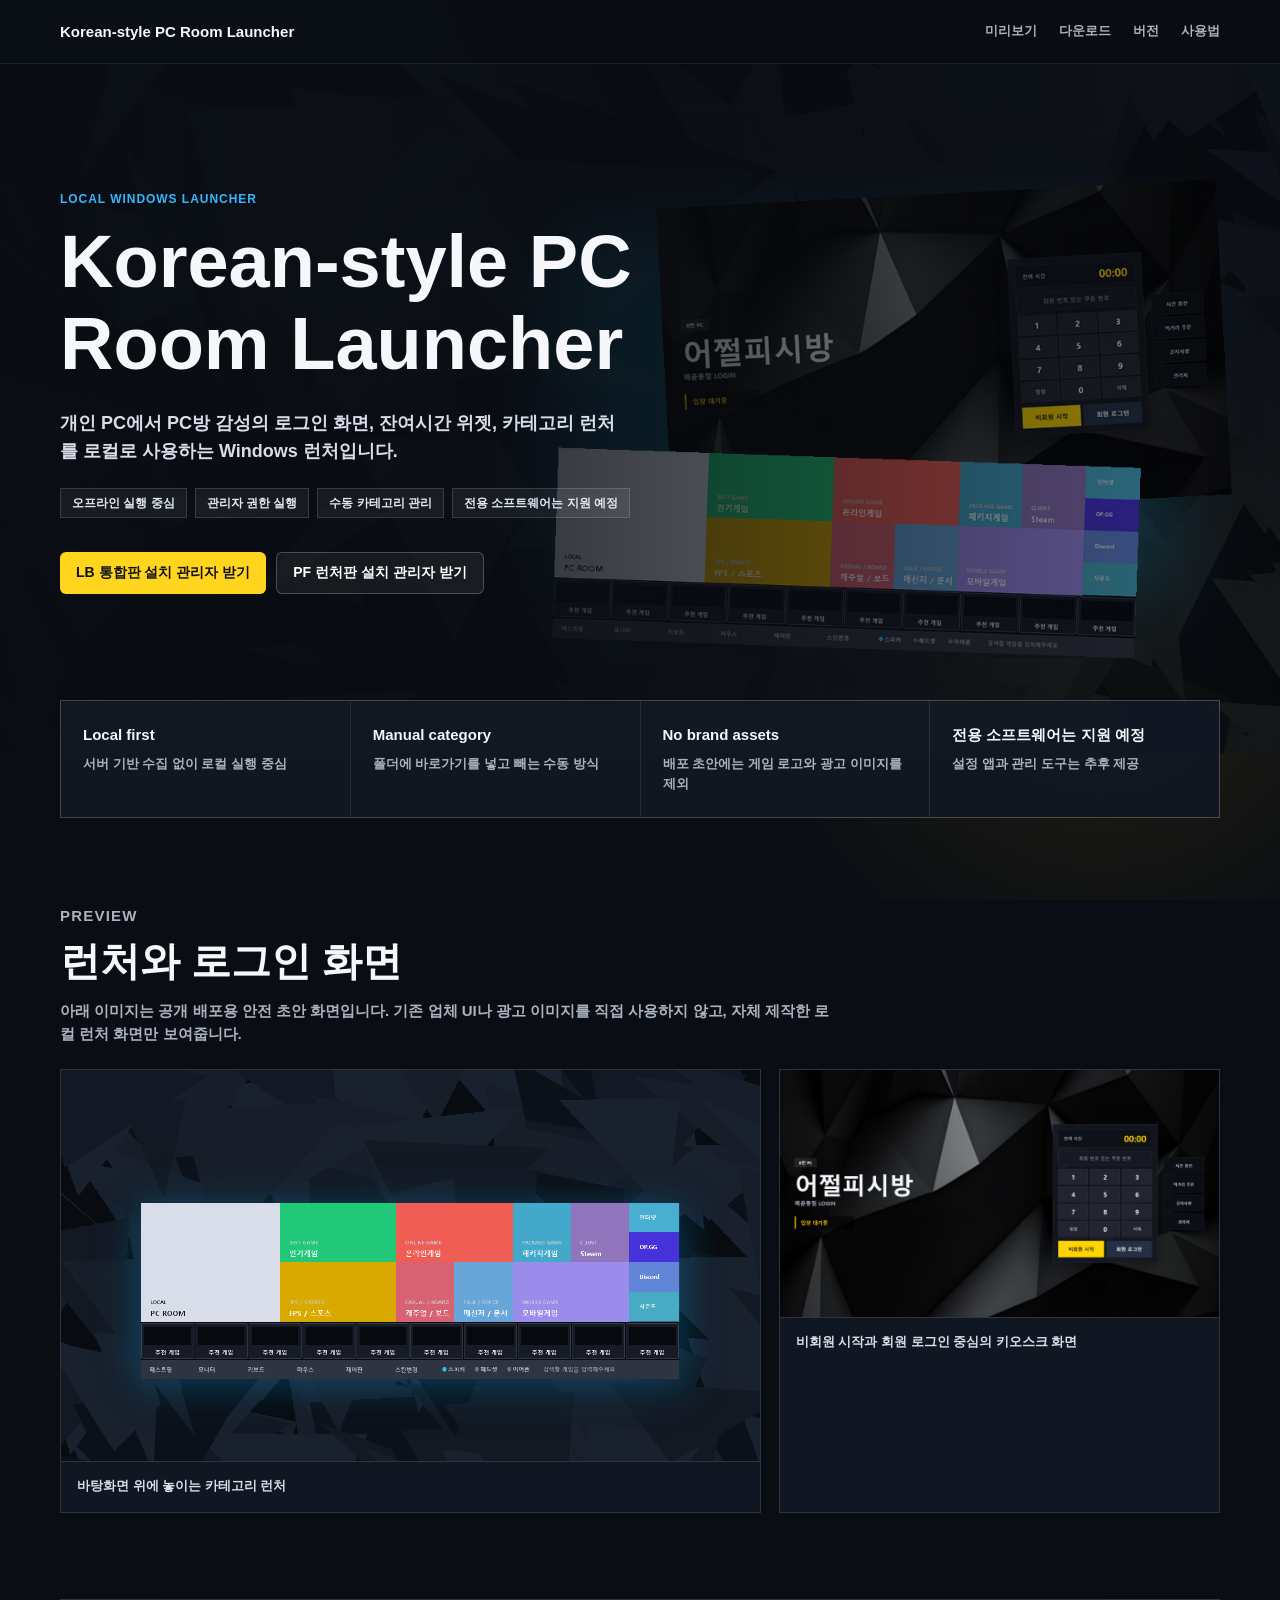
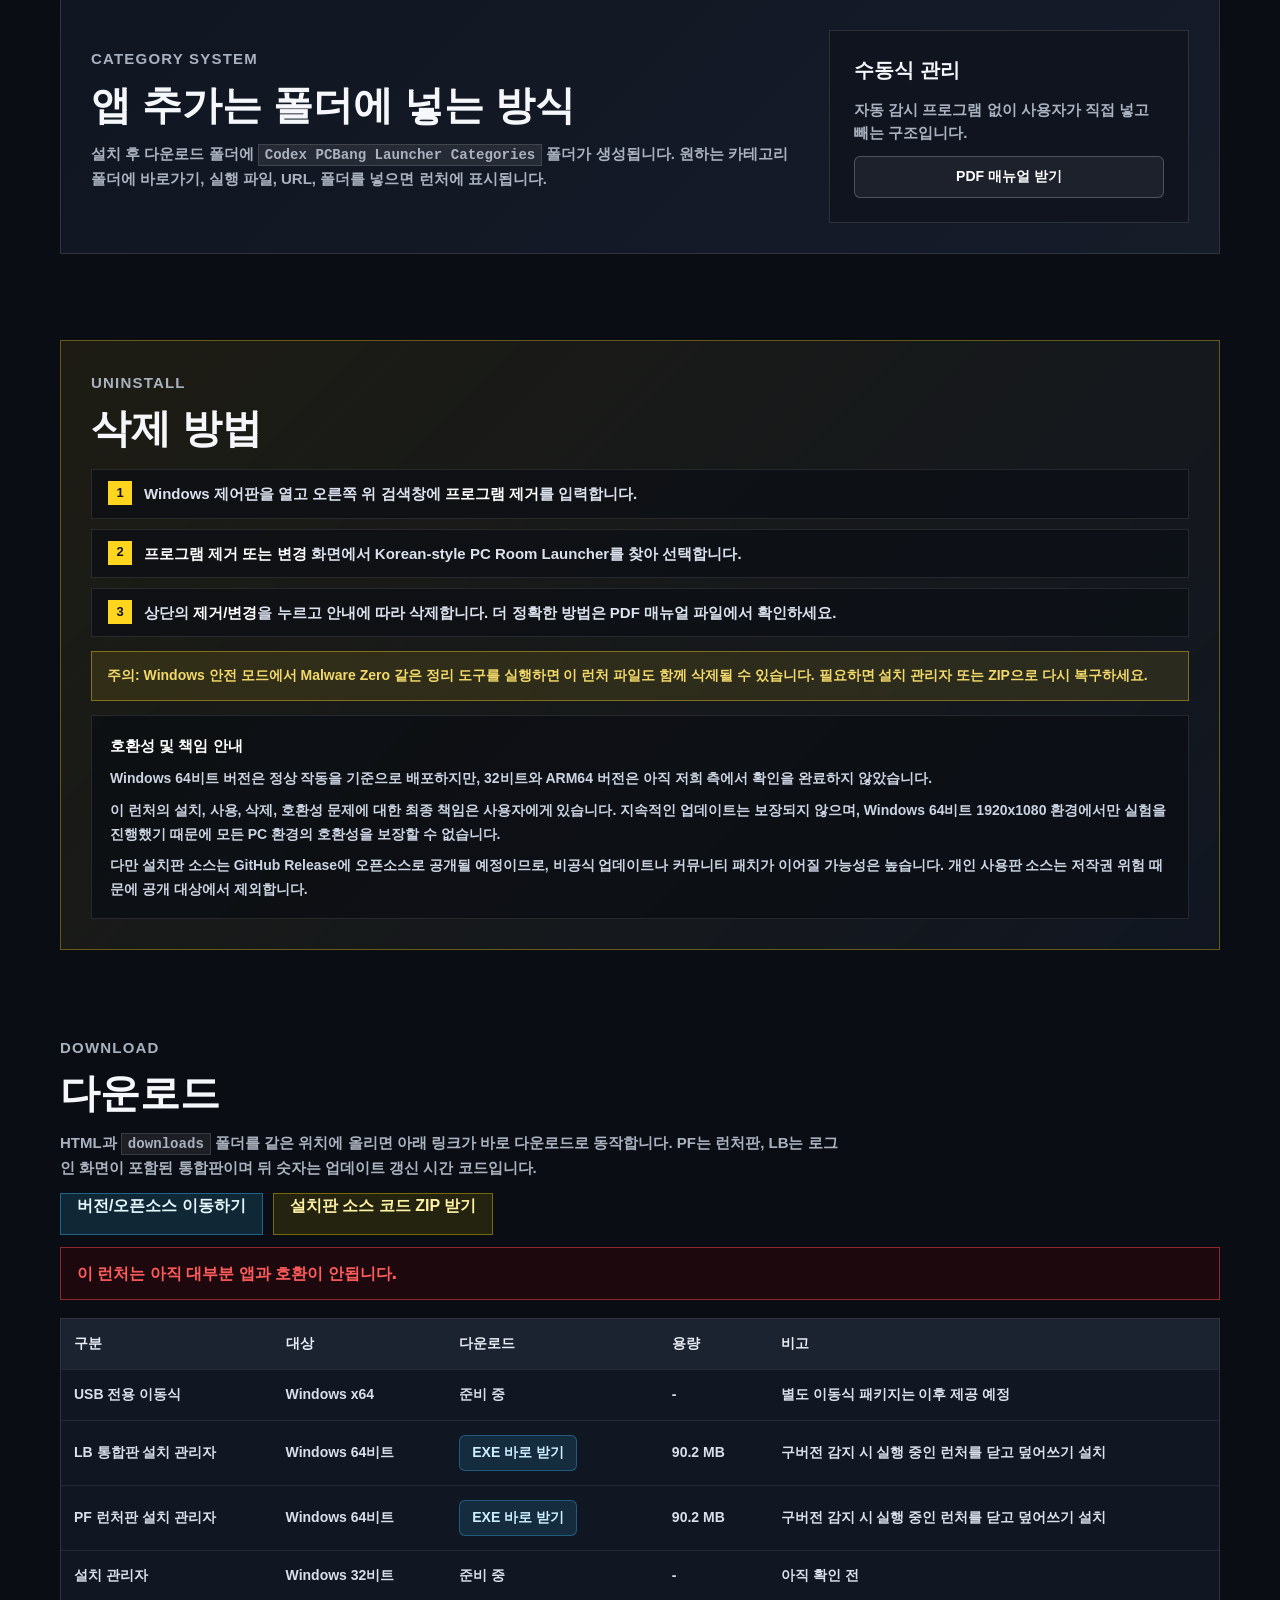
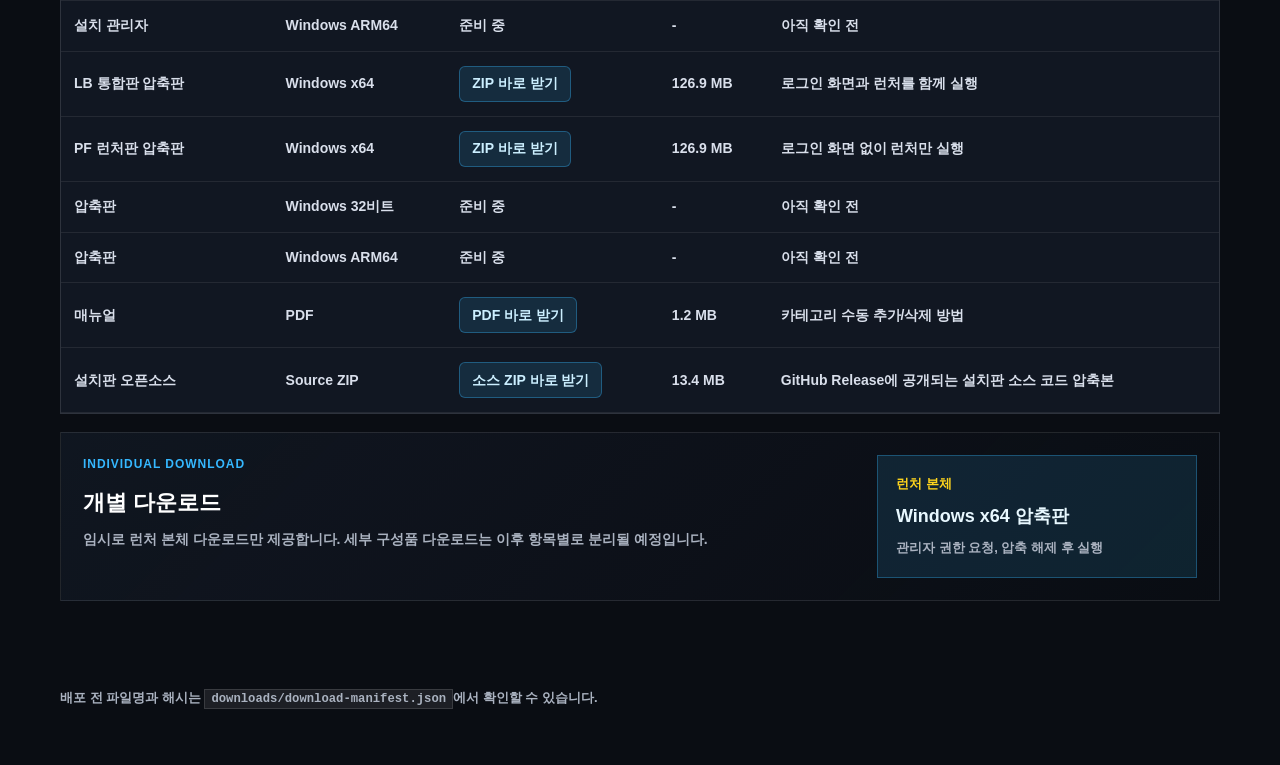
==== commit 346f8fe2: "Publish GitHub Pages download page" ====
--- a/index.html
+++ b/index.html
@@ -13,6 +13,7 @@
     <nav aria-label="페이지 이동">
       <a href="#preview">미리보기</a>
       <a href="#downloads">다운로드</a>
+      <a href="./versions.html">버전</a>
       <a href="#manual">사용법</a>
     </nav>
   </header>
@@ -30,8 +31,8 @@
           <span>전용 소프트웨어는 지원 예정</span>
         </div>
         <div class="hero-actions">
-          <a class="primary-action" download href="https://github.com/skqkwjsjsywhbd77282-arch/korean-style-pc-room-launcher/releases/download/v0.1.3/Codex-PCBang-Launcher-Setup-LB2026062619-v0.1.3-win-x64.exe">LB 통합판 설치 관리자 받기</a>
-          <a class="secondary-action" download href="https://github.com/skqkwjsjsywhbd77282-arch/korean-style-pc-room-launcher/releases/download/v0.1.3/Codex-PCBang-Launcher-Setup-PF2026062619-v0.1.3-win-x64.exe">PF 런처판 설치 관리자 받기</a>
+          <a class="primary-action" download href="https://github.com/skqkwjsjsywhbd77282-arch/korean-style-pc-room-launcher/releases/download/v0.1.5/Codex-PCBang-Launcher-Setup-LB2026062715-v0.1.5-win-x64.exe">LB 통합판 설치 관리자 받기</a>
+          <a class="secondary-action" download href="https://github.com/skqkwjsjsywhbd77282-arch/korean-style-pc-room-launcher/releases/download/v0.1.5/Codex-PCBang-Launcher-Setup-PF2026062715-v0.1.5-win-x64.exe">PF 런처판 설치 관리자 받기</a>
         </div>
       </div>
     </section>
@@ -112,8 +113,8 @@
         <p>HTML과 <code>downloads</code> 폴더를 같은 위치에 올리면 아래 링크가 바로 다운로드로 동작합니다. PF는 런처판, LB는 로그인 화면이 포함된 통합판이며 뒤 숫자는 업데이트 갱신 시간 코드입니다.</p>
       </div>
       <div class="opensource-actions">
-        <a class="opensource-link" href="https://github.com/skqkwjsjsywhbd77282-arch/korean-style-pc-room-launcher" target="_blank" rel="noopener">설치판 오픈소스 사이트로 가기</a>
-        <a class="opensource-link secondary" download href="https://github.com/skqkwjsjsywhbd77282-arch/korean-style-pc-room-launcher/releases/download/v0.1.3/Codex-PCBang-Launcher-Installer-OpenSource-2026062619.zip">설치판 소스 코드 ZIP 받기</a>
+        <a class="opensource-link" href="./versions.html">버전/오픈소스 이동하기</a>
+        <a class="opensource-link secondary" download href="https://github.com/skqkwjsjsywhbd77282-arch/korean-style-pc-room-launcher/releases/download/v0.1.5/Codex-PCBang-Launcher-Installer-OpenSource-2026062715.zip">설치판 소스 코드 ZIP 받기</a>
       </div>
       <p class="compatibility-alert">이 런처는 아직 대부분 앱과 호환이 안됩니다.</p>
       <div class="table-wrap">
@@ -138,16 +139,16 @@
             <tr>
               <td>LB 통합판 설치 관리자</td>
               <td>Windows 64비트</td>
-              <td><a download href="https://github.com/skqkwjsjsywhbd77282-arch/korean-style-pc-room-launcher/releases/download/v0.1.3/Codex-PCBang-Launcher-Setup-LB2026062619-v0.1.3-win-x64.exe">EXE 바로 받기</a></td>
+              <td><a download href="https://github.com/skqkwjsjsywhbd77282-arch/korean-style-pc-room-launcher/releases/download/v0.1.5/Codex-PCBang-Launcher-Setup-LB2026062715-v0.1.5-win-x64.exe">EXE 바로 받기</a></td>
               <td>90.2 MB</td>
-              <td>로그인 화면과 런처를 함께 실행</td>
+              <td>구버전 감지 시 실행 중인 런처를 닫고 덮어쓰기 설치</td>
             </tr>
             <tr>
               <td>PF 런처판 설치 관리자</td>
               <td>Windows 64비트</td>
-              <td><a download href="https://github.com/skqkwjsjsywhbd77282-arch/korean-style-pc-room-launcher/releases/download/v0.1.3/Codex-PCBang-Launcher-Setup-PF2026062619-v0.1.3-win-x64.exe">EXE 바로 받기</a></td>
+              <td><a download href="https://github.com/skqkwjsjsywhbd77282-arch/korean-style-pc-room-launcher/releases/download/v0.1.5/Codex-PCBang-Launcher-Setup-PF2026062715-v0.1.5-win-x64.exe">EXE 바로 받기</a></td>
               <td>90.2 MB</td>
-              <td>로그인 화면 없이 런처만 실행</td>
+              <td>구버전 감지 시 실행 중인 런처를 닫고 덮어쓰기 설치</td>
             </tr>
             <tr>
               <td>설치 관리자</td>
@@ -166,14 +167,14 @@
             <tr>
               <td>LB 통합판 압축판</td>
               <td>Windows x64</td>
-              <td><a download href="https://github.com/skqkwjsjsywhbd77282-arch/korean-style-pc-room-launcher/releases/download/v0.1.3/Codex-PCBang-Launcher-LB2026062619-v0.1.3-win-x64.zip">ZIP 바로 받기</a></td>
+              <td><a download href="https://github.com/skqkwjsjsywhbd77282-arch/korean-style-pc-room-launcher/releases/download/v0.1.5/Codex-PCBang-Launcher-LB2026062715-v0.1.5-win-x64.zip">ZIP 바로 받기</a></td>
               <td>126.9 MB</td>
               <td>로그인 화면과 런처를 함께 실행</td>
             </tr>
             <tr>
               <td>PF 런처판 압축판</td>
               <td>Windows x64</td>
-              <td><a download href="https://github.com/skqkwjsjsywhbd77282-arch/korean-style-pc-room-launcher/releases/download/v0.1.3/Codex-PCBang-Launcher-PF2026062619-v0.1.3-win-x64.zip">ZIP 바로 받기</a></td>
+              <td><a download href="https://github.com/skqkwjsjsywhbd77282-arch/korean-style-pc-room-launcher/releases/download/v0.1.5/Codex-PCBang-Launcher-PF2026062715-v0.1.5-win-x64.zip">ZIP 바로 받기</a></td>
               <td>126.9 MB</td>
               <td>로그인 화면 없이 런처만 실행</td>
             </tr>
@@ -201,7 +202,7 @@
             <tr>
               <td>설치판 오픈소스</td>
               <td>Source ZIP</td>
-              <td><a download href="https://github.com/skqkwjsjsywhbd77282-arch/korean-style-pc-room-launcher/releases/download/v0.1.3/Codex-PCBang-Launcher-Installer-OpenSource-2026062619.zip">소스 ZIP 바로 받기</a></td>
+              <td><a download href="https://github.com/skqkwjsjsywhbd77282-arch/korean-style-pc-room-launcher/releases/download/v0.1.5/Codex-PCBang-Launcher-Installer-OpenSource-2026062715.zip">소스 ZIP 바로 받기</a></td>
               <td>13.4 MB</td>
               <td>GitHub Release에 공개되는 설치판 소스 코드 압축본</td>
             </tr>
@@ -214,7 +215,7 @@
           <h3>개별 다운로드</h3>
           <p>임시로 런처 본체 다운로드만 제공합니다. 세부 구성품 다운로드는 이후 항목별로 분리될 예정입니다.</p>
         </div>
-        <a class="download-card" download href="https://github.com/skqkwjsjsywhbd77282-arch/korean-style-pc-room-launcher/releases/download/v0.1.3/Codex-PCBang-Launcher-PF2026062619-v0.1.3-win-x64.zip">
+        <a class="download-card" download href="https://github.com/skqkwjsjsywhbd77282-arch/korean-style-pc-room-launcher/releases/download/v0.1.5/Codex-PCBang-Launcher-PF2026062715-v0.1.5-win-x64.zip">
           <span>런처 본체</span>
           <strong>Windows x64 압축판</strong>
           <em>관리자 권한 요청, 압축 해제 후 실행</em>
--- a/site.css
+++ b/site.css
@@ -506,6 +506,168 @@
   font-weight: 800;
 }
 
+.version-hero {
+  width: min(1160px, calc(100% - 48px));
+  margin: 0 auto;
+  padding: 112px 0 34px;
+}
+
+.version-section {
+  margin-top: 54px;
+}
+
+.version-grid {
+  display: grid;
+  grid-template-columns: minmax(0, 1fr);
+  gap: 16px;
+}
+
+.version-card,
+.version-row,
+.bug-card {
+  border: 1px solid var(--line);
+  background: rgba(17, 23, 34, 0.92);
+}
+
+.version-card {
+  padding: 22px;
+}
+
+.version-card.stable {
+  border-color: rgba(53, 184, 255, 0.34);
+  background: linear-gradient(135deg, rgba(53, 184, 255, 0.14), rgba(17, 23, 34, 0.94));
+}
+
+.version-topline {
+  display: flex;
+  align-items: center;
+  justify-content: space-between;
+  gap: 16px;
+}
+
+.version-topline span {
+  min-height: 28px;
+  padding: 5px 10px;
+  background: rgba(255, 213, 29, 0.16);
+  color: var(--yellow);
+  font-size: 12px;
+  font-weight: 900;
+}
+
+.version-topline strong {
+  color: var(--white);
+  font-size: 22px;
+  font-weight: 900;
+}
+
+.version-card h3 {
+  margin: 16px 0 8px;
+  font-size: 26px;
+}
+
+.version-card p {
+  margin: 0;
+  color: var(--muted);
+  font-size: 14px;
+  font-weight: 800;
+}
+
+.version-actions {
+  display: flex;
+  flex-wrap: wrap;
+  gap: 8px;
+  margin-top: 18px;
+}
+
+.version-actions a,
+.version-row {
+  min-height: 38px;
+  display: inline-flex;
+  align-items: center;
+}
+
+.version-actions a {
+  padding: 0 13px;
+  border: 1px solid rgba(53, 184, 255, 0.32);
+  background: rgba(53, 184, 255, 0.12);
+  color: #e8f8ff;
+  font-size: 13px;
+  font-weight: 900;
+}
+
+.version-list {
+  display: grid;
+  gap: 10px;
+}
+
+.version-row {
+  display: grid;
+  grid-template-columns: 120px minmax(0, 1fr) minmax(220px, 0.8fr);
+  gap: 14px;
+  padding: 16px 18px;
+}
+
+.version-row span,
+.version-row strong {
+  font-weight: 900;
+}
+
+.version-row span {
+  color: var(--yellow);
+}
+
+.version-row em {
+  color: var(--muted);
+  font-size: 13px;
+  font-style: normal;
+  font-weight: 800;
+}
+
+.bug-danger {
+  margin: 0 0 18px;
+  padding: 20px 22px;
+  border: 2px solid rgba(255, 58, 58, 0.72);
+  background: rgba(96, 0, 0, 0.5);
+  color: #ff3d3d;
+}
+
+.bug-danger strong {
+  display: block;
+  font-size: clamp(22px, 3vw, 34px);
+  font-weight: 950;
+  line-height: 1.35;
+}
+
+.bug-list {
+  display: grid;
+  gap: 12px;
+}
+
+.bug-card {
+  display: grid;
+  grid-template-columns: 120px 220px minmax(0, 1fr);
+  gap: 16px;
+  align-items: start;
+  padding: 16px 18px;
+}
+
+.bug-card a {
+  color: var(--yellow);
+  font-weight: 950;
+}
+
+.bug-card strong {
+  color: var(--white);
+  font-weight: 900;
+}
+
+.bug-card small {
+  color: #8f9bad;
+  font-size: 12px;
+  font-weight: 800;
+  line-height: 1.65;
+}
+
 .site-footer {
   width: min(1160px, calc(100% - 48px));
   margin: 46px auto 0;
@@ -551,6 +713,11 @@
   .individual-downloads {
     grid-template-columns: 1fr;
   }
+
+  .version-row,
+  .bug-card {
+    grid-template-columns: 1fr;
+  }
 }
 
 @media (max-width: 600px) {
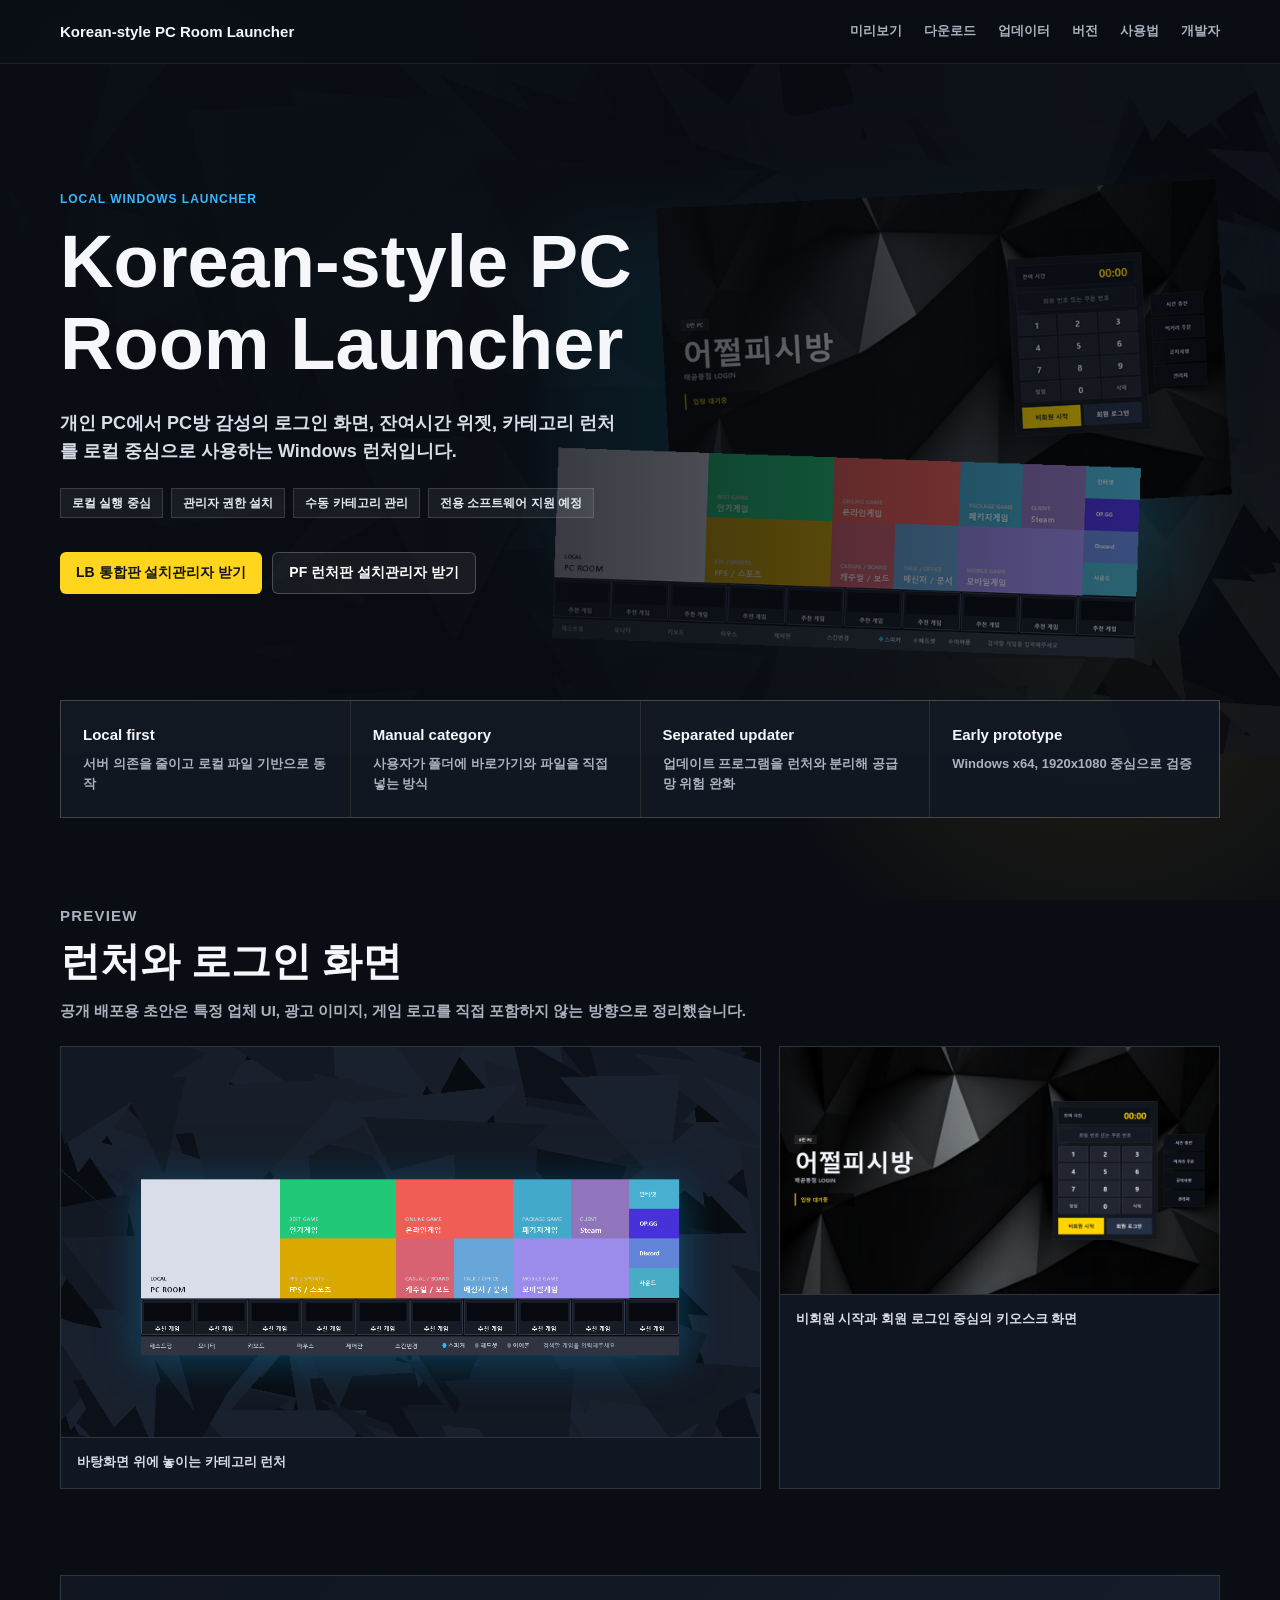
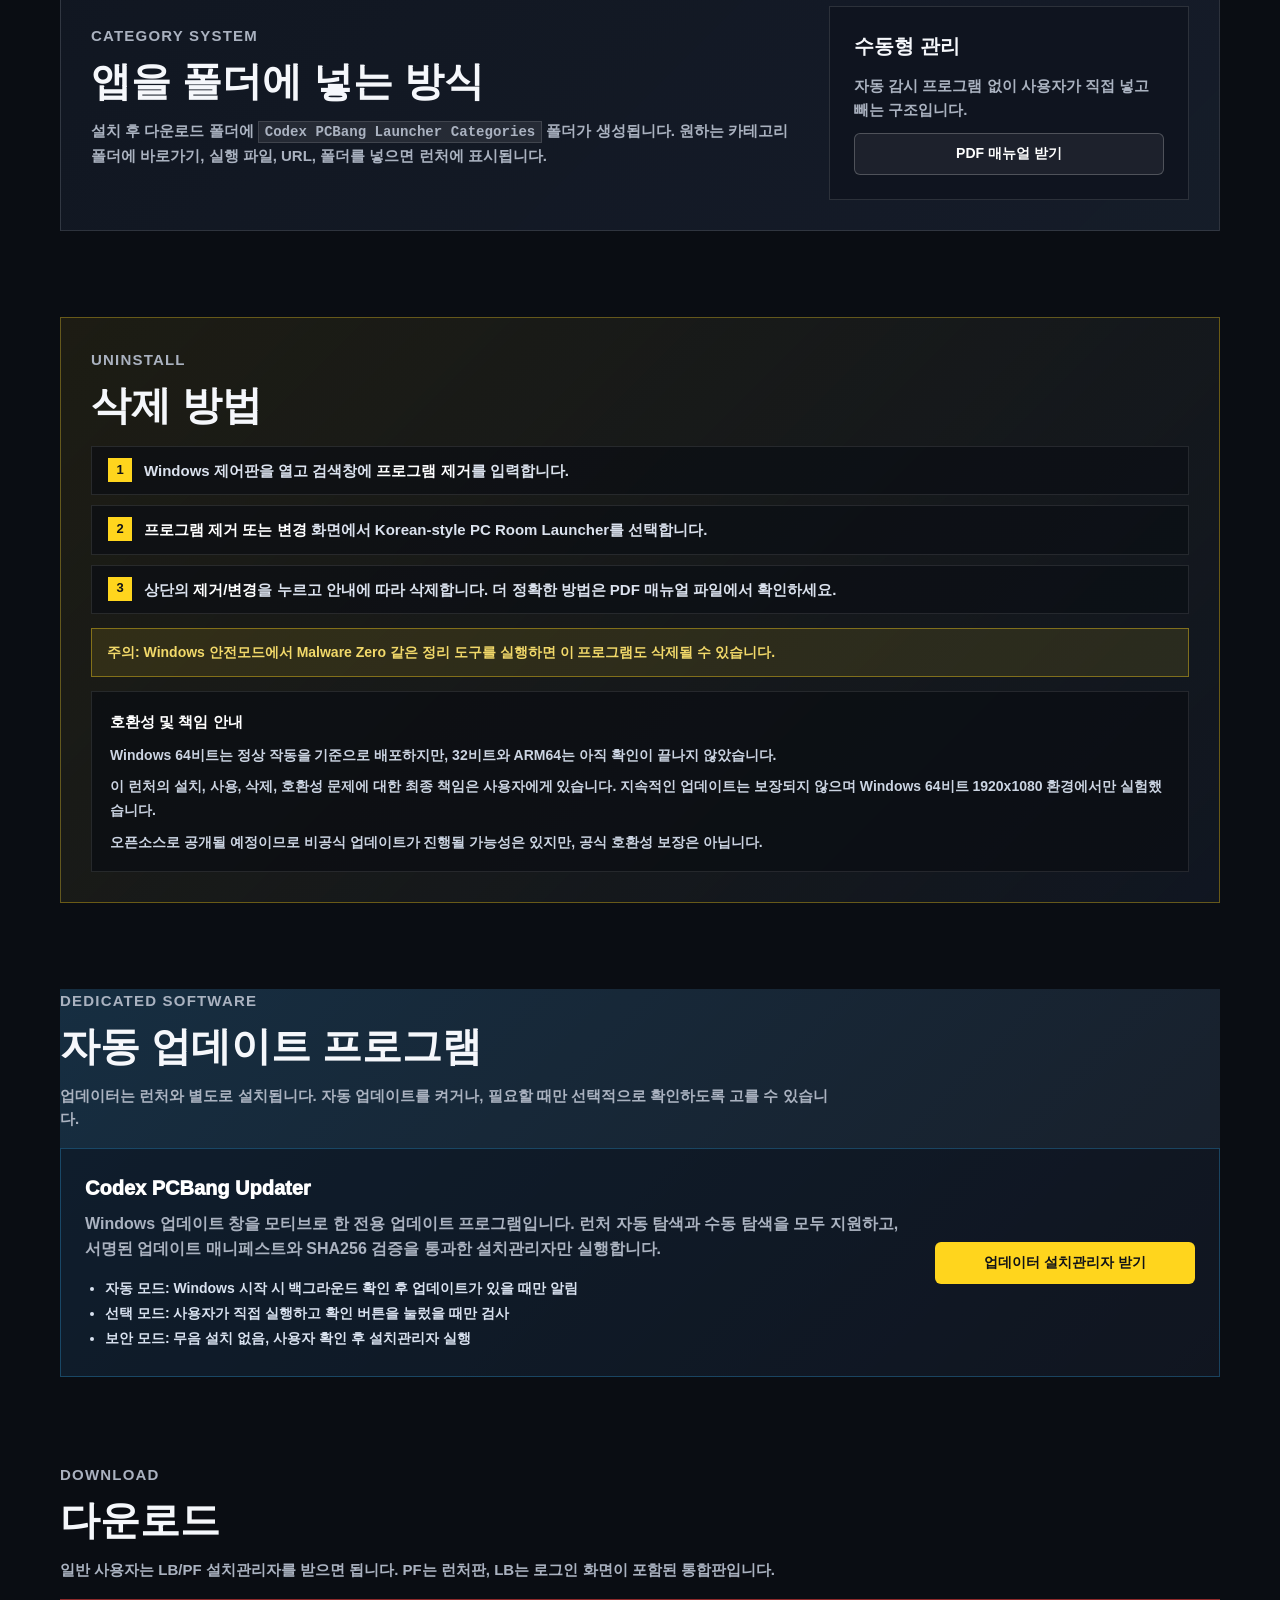
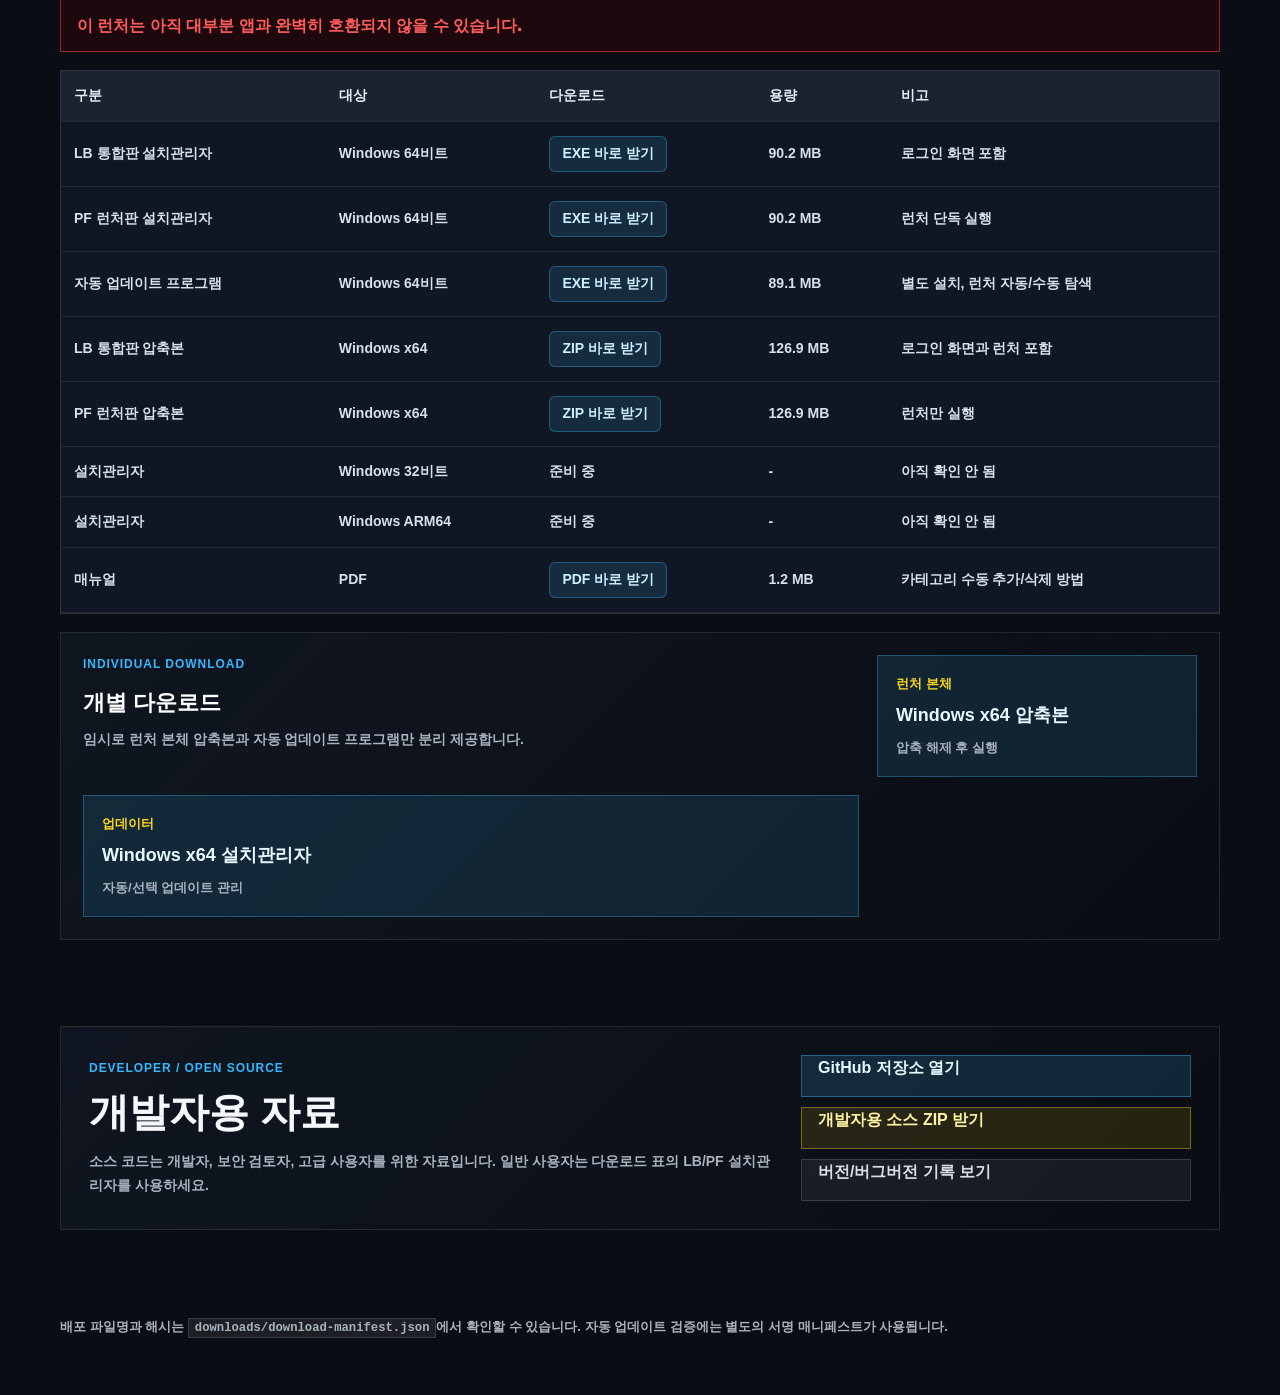
==== commit 2549bfc9: "Publish GitHub Pages download page" ====
--- a/index.html
+++ b/index.html
@@ -4,7 +4,7 @@
   <meta charset="utf-8">
   <meta name="viewport" content="width=device-width, initial-scale=1">
   <title>Korean-style PC Room Launcher</title>
-  <meta name="description" content="개인용 로컬 PC방 스타일 런처 다운로드 페이지">
+  <meta name="description" content="개인용 로컬 PC방 스타일 Windows 런처 다운로드 페이지">
   <link rel="stylesheet" href="./site.css">
 </head>
 <body>
@@ -13,8 +13,10 @@
     <nav aria-label="페이지 이동">
       <a href="#preview">미리보기</a>
       <a href="#downloads">다운로드</a>
+      <a href="#updater">업데이터</a>
       <a href="./versions.html">버전</a>
       <a href="#manual">사용법</a>
+      <a href="#developer">개발자</a>
     </nav>
   </header>
 
@@ -23,16 +25,16 @@
       <div class="hero-copy">
         <p class="eyebrow">Local Windows Launcher</p>
         <h1>Korean-style PC Room Launcher</h1>
-        <p class="lead">개인 PC에서 PC방 감성의 로그인 화면, 잔여시간 위젯, 카테고리 런처를 로컬로 사용하는 Windows 런처입니다.</p>
+        <p class="lead">개인 PC에서 PC방 감성의 로그인 화면, 잔여시간 위젯, 카테고리 런처를 로컬 중심으로 사용하는 Windows 런처입니다.</p>
         <div class="hero-badges" aria-label="제품 상태">
-          <span>오프라인 실행 중심</span>
-          <span>관리자 권한 실행</span>
+          <span>로컬 실행 중심</span>
+          <span>관리자 권한 설치</span>
           <span>수동 카테고리 관리</span>
-          <span>전용 소프트웨어는 지원 예정</span>
+          <span>전용 소프트웨어 지원 예정</span>
         </div>
         <div class="hero-actions">
-          <a class="primary-action" download href="https://github.com/skqkwjsjsywhbd77282-arch/korean-style-pc-room-launcher/releases/download/v0.1.5/Codex-PCBang-Launcher-Setup-LB2026062715-v0.1.5-win-x64.exe">LB 통합판 설치 관리자 받기</a>
-          <a class="secondary-action" download href="https://github.com/skqkwjsjsywhbd77282-arch/korean-style-pc-room-launcher/releases/download/v0.1.5/Codex-PCBang-Launcher-Setup-PF2026062715-v0.1.5-win-x64.exe">PF 런처판 설치 관리자 받기</a>
+          <a class="primary-action" download href="https://github.com/skqkwjsjsywhbd77282-arch/korean-style-pc-room-launcher/releases/download/v0.1.5/Codex-PCBang-Launcher-Setup-LB2026062715-v0.1.5-win-x64.exe">LB 통합판 설치관리자 받기</a>
+          <a class="secondary-action" download href="https://github.com/skqkwjsjsywhbd77282-arch/korean-style-pc-room-launcher/releases/download/v0.1.5/Codex-PCBang-Launcher-Setup-PF2026062715-v0.1.5-win-x64.exe">PF 런처판 설치관리자 받기</a>
         </div>
       </div>
     </section>
@@ -40,19 +42,19 @@
     <section class="trust-strip" aria-label="요약 정보">
       <div>
         <strong>Local first</strong>
-        <span>서버 기반 수집 없이 로컬 실행 중심</span>
+        <span>서버 의존을 줄이고 로컬 파일 기반으로 동작</span>
       </div>
       <div>
         <strong>Manual category</strong>
-        <span>폴더에 바로가기를 넣고 빼는 수동 방식</span>
-      </div>
-      <div>
-        <strong>No brand assets</strong>
-        <span>배포 초안에는 게임 로고와 광고 이미지를 제외</span>
-      </div>
-      <div>
-        <strong>전용 소프트웨어는 지원 예정</strong>
-        <span>설정 앱과 관리 도구는 추후 제공</span>
+        <span>사용자가 폴더에 바로가기와 파일을 직접 넣는 방식</span>
+      </div>
+      <div>
+        <strong>Separated updater</strong>
+        <span>업데이트 프로그램을 런처와 분리해 공급망 위험 완화</span>
+      </div>
+      <div>
+        <strong>Early prototype</strong>
+        <span>Windows x64, 1920x1080 중심으로 검증</span>
       </div>
     </section>
 
@@ -60,7 +62,7 @@
       <div class="section-head">
         <p class="eyebrow">Preview</p>
         <h2>런처와 로그인 화면</h2>
-        <p>아래 이미지는 공개 배포용 안전 초안 화면입니다. 기존 업체 UI나 광고 이미지를 직접 사용하지 않고, 자체 제작한 로컬 런처 화면만 보여줍니다.</p>
+        <p>공개 배포용 초안은 특정 업체 UI, 광고 이미지, 게임 로고를 직접 포함하지 않는 방향으로 정리했습니다.</p>
       </div>
       <div class="preview-grid">
         <figure>
@@ -77,11 +79,11 @@
     <section class="section split" id="manual">
       <div>
         <p class="eyebrow">Category system</p>
-        <h2>앱 추가는 폴더에 넣는 방식</h2>
+        <h2>앱을 폴더에 넣는 방식</h2>
         <p>설치 후 다운로드 폴더에 <code>Codex PCBang Launcher Categories</code> 폴더가 생성됩니다. 원하는 카테고리 폴더에 바로가기, 실행 파일, URL, 폴더를 넣으면 런처에 표시됩니다.</p>
       </div>
       <div class="manual-panel">
-        <strong>수동식 관리</strong>
+        <strong>수동형 관리</strong>
         <p>자동 감시 프로그램 없이 사용자가 직접 넣고 빼는 구조입니다.</p>
         <a download href="./Launcher-Manual-KO.pdf">PDF 매뉴얼 받기</a>
       </div>
@@ -93,16 +95,36 @@
         <h2>삭제 방법</h2>
       </div>
       <ol>
-        <li>Windows 제어판을 열고 오른쪽 위 검색창에 <strong>프로그램 제거</strong>를 입력합니다.</li>
-        <li><strong>프로그램 제거 또는 변경</strong> 화면에서 Korean-style PC Room Launcher를 찾아 선택합니다.</li>
+        <li>Windows 제어판을 열고 검색창에 <strong>프로그램 제거</strong>를 입력합니다.</li>
+        <li><strong>프로그램 제거 또는 변경</strong> 화면에서 Korean-style PC Room Launcher를 선택합니다.</li>
         <li>상단의 <strong>제거/변경</strong>을 누르고 안내에 따라 삭제합니다. 더 정확한 방법은 PDF 매뉴얼 파일에서 확인하세요.</li>
       </ol>
-      <p class="uninstall-warning">주의: Windows 안전 모드에서 Malware Zero 같은 정리 도구를 실행하면 이 런처 파일도 함께 삭제될 수 있습니다. 필요하면 설치 관리자 또는 ZIP으로 다시 복구하세요.</p>
+      <p class="uninstall-warning">주의: Windows 안전모드에서 Malware Zero 같은 정리 도구를 실행하면 이 프로그램도 삭제될 수 있습니다.</p>
       <div class="compatibility-note">
         <strong>호환성 및 책임 안내</strong>
-        <p>Windows 64비트 버전은 정상 작동을 기준으로 배포하지만, 32비트와 ARM64 버전은 아직 저희 측에서 확인을 완료하지 않았습니다.</p>
-        <p>이 런처의 설치, 사용, 삭제, 호환성 문제에 대한 최종 책임은 사용자에게 있습니다. 지속적인 업데이트는 보장되지 않으며, Windows 64비트 1920x1080 환경에서만 실험을 진행했기 때문에 모든 PC 환경의 호환성을 보장할 수 없습니다.</p>
-        <p>다만 설치판 소스는 GitHub Release에 오픈소스로 공개될 예정이므로, 비공식 업데이트나 커뮤니티 패치가 이어질 가능성은 높습니다. 개인 사용판 소스는 저작권 위험 때문에 공개 대상에서 제외합니다.</p>
+        <p>Windows 64비트는 정상 작동을 기준으로 배포하지만, 32비트와 ARM64는 아직 확인이 끝나지 않았습니다.</p>
+        <p>이 런처의 설치, 사용, 삭제, 호환성 문제에 대한 최종 책임은 사용자에게 있습니다. 지속적인 업데이트는 보장되지 않으며 Windows 64비트 1920x1080 환경에서만 실험했습니다.</p>
+        <p>오픈소스로 공개될 예정이므로 비공식 업데이트가 진행될 가능성은 있지만, 공식 호환성 보장은 아닙니다.</p>
+      </div>
+    </section>
+
+    <section class="section updater-section" id="updater">
+      <div class="section-head compact">
+        <p class="eyebrow">Dedicated software</p>
+        <h2>자동 업데이트 프로그램</h2>
+        <p>업데이터는 런처와 별도로 설치됩니다. 자동 업데이트를 켜거나, 필요할 때만 선택적으로 확인하도록 고를 수 있습니다.</p>
+      </div>
+      <div class="updater-card">
+        <div>
+          <strong>Codex PCBang Updater</strong>
+          <p>Windows 업데이트 창을 모티브로 한 전용 업데이트 프로그램입니다. 런처 자동 탐색과 수동 탐색을 모두 지원하고, 서명된 업데이트 매니페스트와 SHA256 검증을 통과한 설치관리자만 실행합니다.</p>
+          <ul>
+            <li>자동 모드: Windows 시작 시 백그라운드 확인 후 업데이트가 있을 때만 알림</li>
+            <li>선택 모드: 사용자가 직접 실행하고 확인 버튼을 눌렀을 때만 검사</li>
+            <li>보안 모드: 무음 설치 없음, 사용자 확인 후 설치관리자 실행</li>
+          </ul>
+        </div>
+        <a class="primary-action" download href="https://github.com/skqkwjsjsywhbd77282-arch/korean-style-pc-room-launcher/releases/download/v0.1.5/Codex-PCBang-Updater-Setup-UP2026062715-v0.1.5-win-x64.exe">업데이터 설치관리자 받기</a>
       </div>
     </section>
 
@@ -110,13 +132,9 @@
       <div class="section-head compact">
         <p class="eyebrow">Download</p>
         <h2>다운로드</h2>
-        <p>HTML과 <code>downloads</code> 폴더를 같은 위치에 올리면 아래 링크가 바로 다운로드로 동작합니다. PF는 런처판, LB는 로그인 화면이 포함된 통합판이며 뒤 숫자는 업데이트 갱신 시간 코드입니다.</p>
-      </div>
-      <div class="opensource-actions">
-        <a class="opensource-link" href="./versions.html">버전/오픈소스 이동하기</a>
-        <a class="opensource-link secondary" download href="https://github.com/skqkwjsjsywhbd77282-arch/korean-style-pc-room-launcher/releases/download/v0.1.5/Codex-PCBang-Launcher-Installer-OpenSource-2026062715.zip">설치판 소스 코드 ZIP 받기</a>
-      </div>
-      <p class="compatibility-alert">이 런처는 아직 대부분 앱과 호환이 안됩니다.</p>
+        <p>일반 사용자는 LB/PF 설치관리자를 받으면 됩니다. PF는 런처판, LB는 로그인 화면이 포함된 통합판입니다.</p>
+      </div>
+      <p class="compatibility-alert">이 런처는 아직 대부분 앱과 완벽히 호환되지 않을 수 있습니다.</p>
       <div class="table-wrap">
         <table>
           <thead>
@@ -130,67 +148,53 @@
           </thead>
           <tbody>
             <tr>
-              <td>USB 전용 이동식</td>
-              <td>Windows x64</td>
-              <td>준비 중</td>
-              <td>-</td>
-              <td>별도 이동식 패키지는 이후 제공 예정</td>
-            </tr>
-            <tr>
-              <td>LB 통합판 설치 관리자</td>
+              <td>LB 통합판 설치관리자</td>
               <td>Windows 64비트</td>
               <td><a download href="https://github.com/skqkwjsjsywhbd77282-arch/korean-style-pc-room-launcher/releases/download/v0.1.5/Codex-PCBang-Launcher-Setup-LB2026062715-v0.1.5-win-x64.exe">EXE 바로 받기</a></td>
               <td>90.2 MB</td>
-              <td>구버전 감지 시 실행 중인 런처를 닫고 덮어쓰기 설치</td>
-            </tr>
-            <tr>
-              <td>PF 런처판 설치 관리자</td>
+              <td>로그인 화면 포함</td>
+            </tr>
+            <tr>
+              <td>PF 런처판 설치관리자</td>
               <td>Windows 64비트</td>
               <td><a download href="https://github.com/skqkwjsjsywhbd77282-arch/korean-style-pc-room-launcher/releases/download/v0.1.5/Codex-PCBang-Launcher-Setup-PF2026062715-v0.1.5-win-x64.exe">EXE 바로 받기</a></td>
               <td>90.2 MB</td>
-              <td>구버전 감지 시 실행 중인 런처를 닫고 덮어쓰기 설치</td>
-            </tr>
-            <tr>
-              <td>설치 관리자</td>
+              <td>런처 단독 실행</td>
+            </tr>
+            <tr>
+              <td>자동 업데이트 프로그램</td>
+              <td>Windows 64비트</td>
+              <td><a download href="https://github.com/skqkwjsjsywhbd77282-arch/korean-style-pc-room-launcher/releases/download/v0.1.5/Codex-PCBang-Updater-Setup-UP2026062715-v0.1.5-win-x64.exe">EXE 바로 받기</a></td>
+              <td>89.1 MB</td>
+              <td>별도 설치, 런처 자동/수동 탐색</td>
+            </tr>
+            <tr>
+              <td>LB 통합판 압축본</td>
+              <td>Windows x64</td>
+              <td><a download href="https://github.com/skqkwjsjsywhbd77282-arch/korean-style-pc-room-launcher/releases/download/v0.1.5/Codex-PCBang-Launcher-LB2026062715-v0.1.5-win-x64.zip">ZIP 바로 받기</a></td>
+              <td>126.9 MB</td>
+              <td>로그인 화면과 런처 포함</td>
+            </tr>
+            <tr>
+              <td>PF 런처판 압축본</td>
+              <td>Windows x64</td>
+              <td><a download href="https://github.com/skqkwjsjsywhbd77282-arch/korean-style-pc-room-launcher/releases/download/v0.1.5/Codex-PCBang-Launcher-PF2026062715-v0.1.5-win-x64.zip">ZIP 바로 받기</a></td>
+              <td>126.9 MB</td>
+              <td>런처만 실행</td>
+            </tr>
+            <tr>
+              <td>설치관리자</td>
               <td>Windows 32비트</td>
               <td>준비 중</td>
               <td>-</td>
-              <td>아직 확인 전</td>
-            </tr>
-            <tr>
-              <td>설치 관리자</td>
+              <td>아직 확인 안 됨</td>
+            </tr>
+            <tr>
+              <td>설치관리자</td>
               <td>Windows ARM64</td>
               <td>준비 중</td>
               <td>-</td>
-              <td>아직 확인 전</td>
-            </tr>
-            <tr>
-              <td>LB 통합판 압축판</td>
-              <td>Windows x64</td>
-              <td><a download href="https://github.com/skqkwjsjsywhbd77282-arch/korean-style-pc-room-launcher/releases/download/v0.1.5/Codex-PCBang-Launcher-LB2026062715-v0.1.5-win-x64.zip">ZIP 바로 받기</a></td>
-              <td>126.9 MB</td>
-              <td>로그인 화면과 런처를 함께 실행</td>
-            </tr>
-            <tr>
-              <td>PF 런처판 압축판</td>
-              <td>Windows x64</td>
-              <td><a download href="https://github.com/skqkwjsjsywhbd77282-arch/korean-style-pc-room-launcher/releases/download/v0.1.5/Codex-PCBang-Launcher-PF2026062715-v0.1.5-win-x64.zip">ZIP 바로 받기</a></td>
-              <td>126.9 MB</td>
-              <td>로그인 화면 없이 런처만 실행</td>
-            </tr>
-            <tr>
-              <td>압축판</td>
-              <td>Windows 32비트</td>
-              <td>준비 중</td>
-              <td>-</td>
-              <td>아직 확인 전</td>
-            </tr>
-            <tr>
-              <td>압축판</td>
-              <td>Windows ARM64</td>
-              <td>준비 중</td>
-              <td>-</td>
-              <td>아직 확인 전</td>
+              <td>아직 확인 안 됨</td>
             </tr>
             <tr>
               <td>매뉴얼</td>
@@ -199,13 +203,6 @@
               <td>1.2 MB</td>
               <td>카테고리 수동 추가/삭제 방법</td>
             </tr>
-            <tr>
-              <td>설치판 오픈소스</td>
-              <td>Source ZIP</td>
-              <td><a download href="https://github.com/skqkwjsjsywhbd77282-arch/korean-style-pc-room-launcher/releases/download/v0.1.5/Codex-PCBang-Launcher-Installer-OpenSource-2026062715.zip">소스 ZIP 바로 받기</a></td>
-              <td>13.4 MB</td>
-              <td>GitHub Release에 공개되는 설치판 소스 코드 압축본</td>
-            </tr>
           </tbody>
         </table>
       </div>
@@ -213,26 +210,38 @@
         <div>
           <p class="eyebrow">Individual Download</p>
           <h3>개별 다운로드</h3>
-          <p>임시로 런처 본체 다운로드만 제공합니다. 세부 구성품 다운로드는 이후 항목별로 분리될 예정입니다.</p>
+          <p>임시로 런처 본체 압축본과 자동 업데이트 프로그램만 분리 제공합니다.</p>
         </div>
         <a class="download-card" download href="https://github.com/skqkwjsjsywhbd77282-arch/korean-style-pc-room-launcher/releases/download/v0.1.5/Codex-PCBang-Launcher-PF2026062715-v0.1.5-win-x64.zip">
           <span>런처 본체</span>
-          <strong>Windows x64 압축판</strong>
-          <em>관리자 권한 요청, 압축 해제 후 실행</em>
+          <strong>Windows x64 압축본</strong>
+          <em>압축 해제 후 실행</em>
         </a>
+        <a class="download-card" download href="https://github.com/skqkwjsjsywhbd77282-arch/korean-style-pc-room-launcher/releases/download/v0.1.5/Codex-PCBang-Updater-Setup-UP2026062715-v0.1.5-win-x64.exe">
+          <span>업데이터</span>
+          <strong>Windows x64 설치관리자</strong>
+          <em>자동/선택 업데이트 관리</em>
+        </a>
+      </div>
+    </section>
+
+    <section class="section developer-note" id="developer">
+      <div>
+        <p class="eyebrow">Developer / Open Source</p>
+        <h2>개발자용 자료</h2>
+        <p>소스 코드는 개발자, 보안 검토자, 고급 사용자를 위한 자료입니다. 일반 사용자는 다운로드 표의 LB/PF 설치관리자를 사용하세요.</p>
+      </div>
+      <div class="developer-actions">
+        <a class="opensource-link" href="https://github.com/skqkwjsjsywhbd77282-arch/korean-style-pc-room-launcher" target="_blank" rel="noopener">GitHub 저장소 열기</a>
+        <a class="opensource-link secondary" download href="https://github.com/skqkwjsjsywhbd77282-arch/korean-style-pc-room-launcher/releases/download/v0.1.5/Codex-PCBang-Launcher-Installer-OpenSource-2026062715.zip">개발자용 소스 ZIP 받기</a>
+        <a class="opensource-link ghost" href="./versions.html">버전/버그버전 기록 보기</a>
       </div>
     </section>
   </main>
 
   <footer class="site-footer">
-    <p>배포 전 파일명과 해시는 <code>downloads/download-manifest.json</code>에서 확인할 수 있습니다.</p>
+    <p>배포 파일명과 해시는 <code>downloads/download-manifest.json</code>에서 확인할 수 있습니다. 자동 업데이트 검증에는 별도의 서명 매니페스트가 사용됩니다.</p>
   </footer>
 </body>
 </html>
 
-
-
-
-
-
-
--- a/site.css
+++ b/site.css
@@ -442,6 +442,12 @@
   color: #fff2a3;
 }
 
+.opensource-link.ghost {
+  border-color: rgba(255, 255, 255, 0.14);
+  background: rgba(255, 255, 255, 0.06);
+  color: #d8dee9;
+}
+
 .compatibility-alert {
   margin: 0 0 18px;
   padding: 14px 16px;
@@ -506,6 +512,73 @@
   font-weight: 800;
 }
 
+.updater-section {
+  border-color: rgba(53, 184, 255, 0.34);
+  background:
+    linear-gradient(135deg, rgba(53, 184, 255, 0.14), rgba(255, 255, 255, 0.03)),
+    var(--surface);
+}
+
+.updater-card {
+  display: grid;
+  grid-template-columns: minmax(0, 1fr) 260px;
+  gap: 22px;
+  align-items: center;
+  padding: 24px;
+  border: 1px solid rgba(53, 184, 255, 0.28);
+  background: rgba(8, 13, 22, 0.46);
+}
+
+.updater-card strong {
+  display: block;
+  margin-bottom: 8px;
+  color: var(--white);
+  font-size: 20px;
+  font-weight: 950;
+}
+
+.updater-card p {
+  margin: 0 0 14px;
+  color: var(--muted);
+  font-weight: 700;
+}
+
+.updater-card ul {
+  margin: 0;
+  padding-left: 20px;
+  color: #d9e2f0;
+  font-size: 14px;
+  font-weight: 800;
+  line-height: 1.8;
+}
+
+.developer-note {
+  display: grid;
+  grid-template-columns: minmax(0, 1fr) 390px;
+  gap: 24px;
+  align-items: center;
+  padding: 28px;
+  border: 1px solid rgba(255, 255, 255, 0.1);
+  background: linear-gradient(135deg, rgba(17, 23, 34, 0.94), rgba(10, 13, 19, 0.84));
+}
+
+.developer-note p:not(.eyebrow) {
+  margin: 14px 0 0;
+  color: var(--muted);
+  font-size: 14px;
+  font-weight: 800;
+  line-height: 1.75;
+}
+
+.developer-actions {
+  display: grid;
+  gap: 10px;
+}
+
+.developer-actions a {
+  justify-content: center;
+}
+
 .version-hero {
   width: min(1160px, calc(100% - 48px));
   margin: 0 auto;
@@ -714,6 +787,14 @@
     grid-template-columns: 1fr;
   }
 
+  .updater-card {
+    grid-template-columns: 1fr;
+  }
+
+  .developer-note {
+    grid-template-columns: 1fr;
+  }
+
   .version-row,
   .bug-card {
     grid-template-columns: 1fr;
